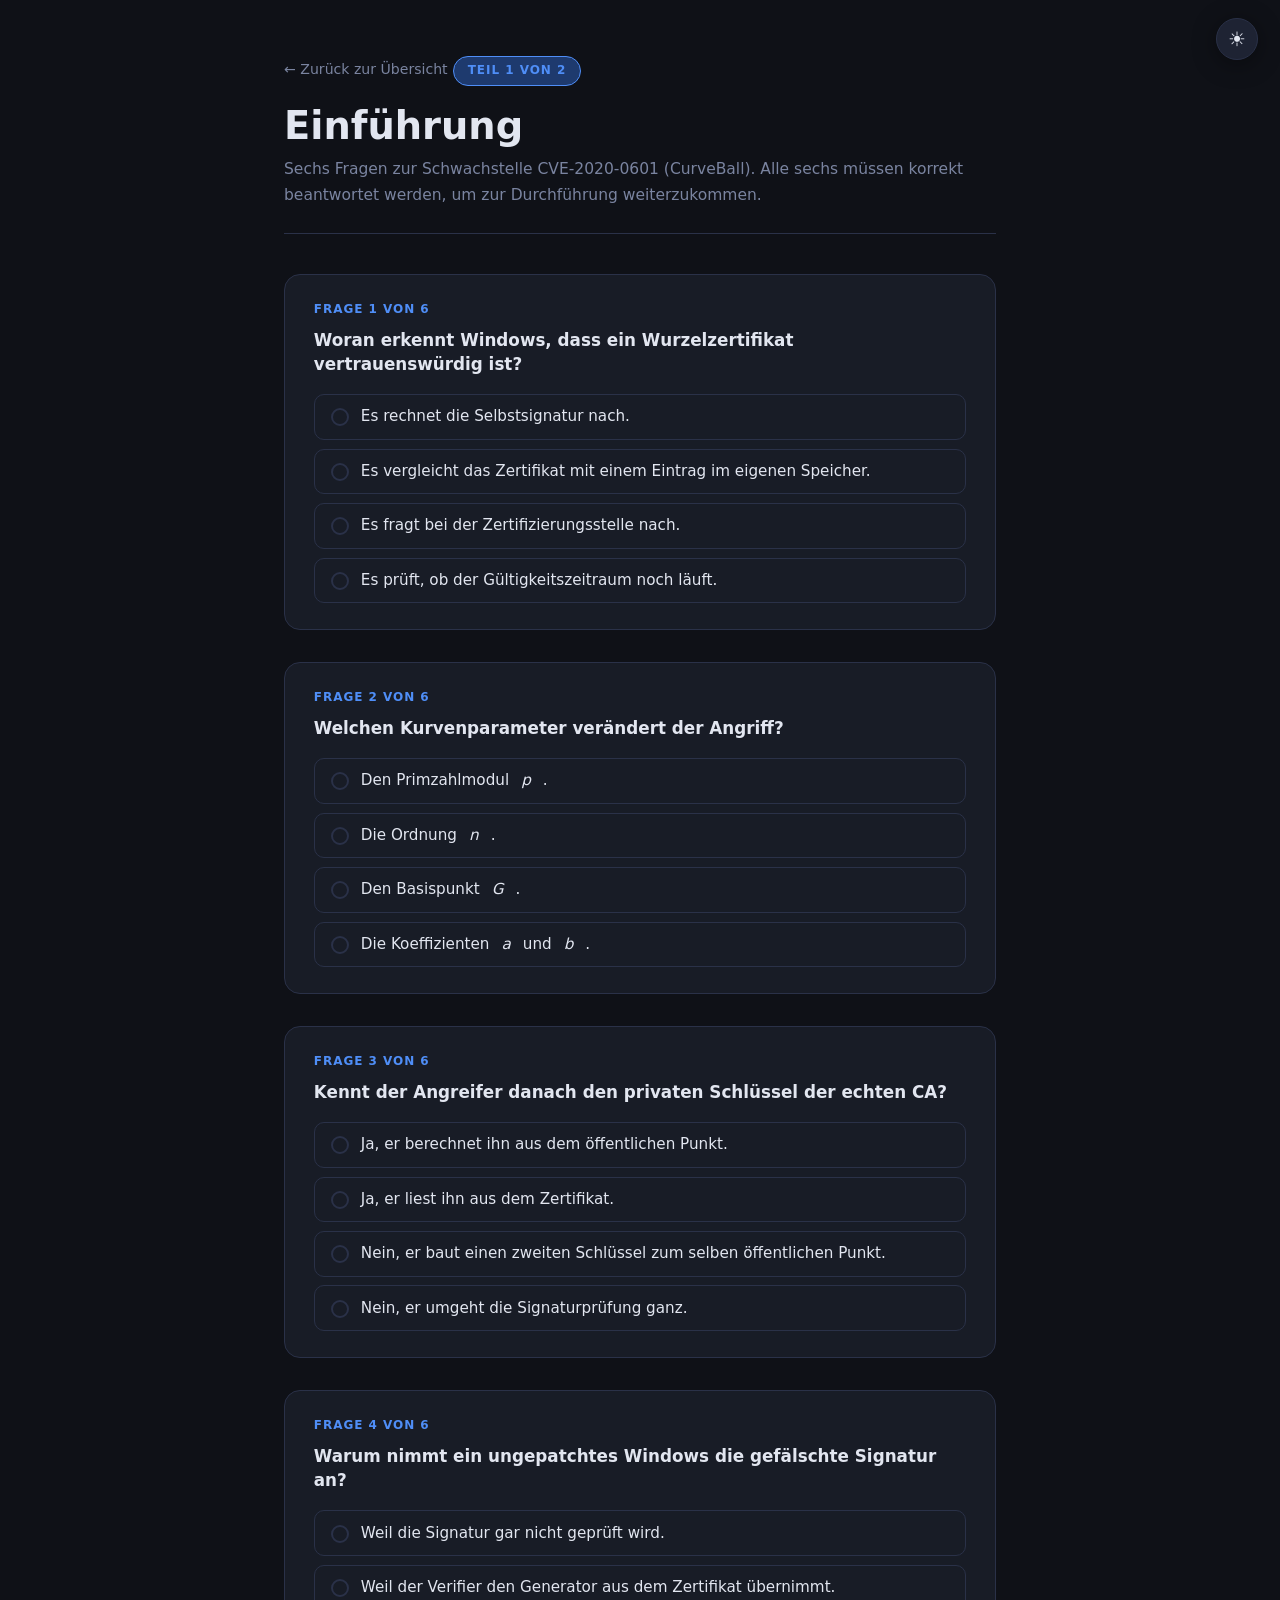
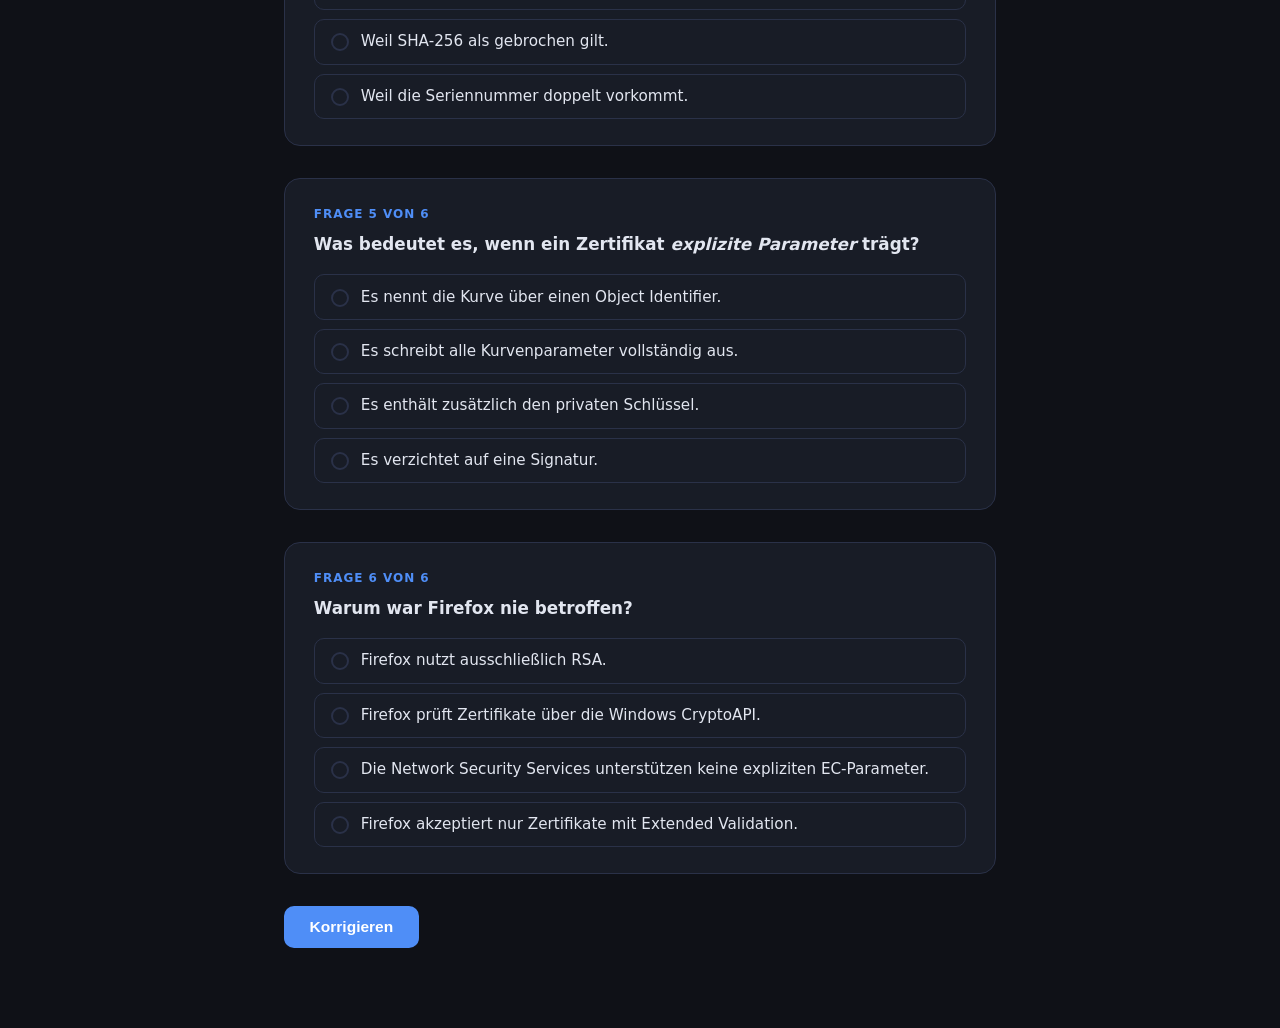
==== part1.html @ bcd49ea4 "First 'real' Commit." ====
<!DOCTYPE html>
<html lang="de" data-theme="dark">
<head>
  <meta charset="UTF-8">
  <meta name="viewport" content="width=device-width, initial-scale=1.0">
  <title>Teil 1 – Einführung | CurveBall Challenge</title>
  <link rel="stylesheet" href="static/style.css">
</head>
<body>
<canvas id="confetti-canvas"></canvas>

<div class="theme-toggle" onclick="toggleTheme()" title="Dark/Light Mode">
  <span id="theme-icon">☀️</span>
</div>

<div class="page">
  <div class="page-header">
    <a href="index.html" class="back-link">← Zurück zur Übersicht</a>
    <div class="badge">Teil 1 von 2</div>
    <h1>Einführung</h1>
    <p>Sechs Fragen zur Schwachstelle CVE-2020-0601 (CurveBall). Alle sechs müssen korrekt beantwortet werden, um zur Durchführung weiterzukommen.</p>
  </div>

  <form class="quiz-form" id="quizForm" onsubmit="return false;">

    <!-- Frage 1 -->
    <div class="question-block" id="q1">
      <div class="question-number">Frage 1 von 6</div>
      <div class="question-text">Woran erkennt Windows, dass ein Wurzelzertifikat vertrauenswürdig ist?</div>
      <div class="options">
        <label class="option-label"><input type="radio" name="q1" value="a"><span class="radio-dot"></span>Es rechnet die Selbstsignatur nach.</label>
        <label class="option-label"><input type="radio" name="q1" value="b"><span class="radio-dot"></span>Es vergleicht das Zertifikat mit einem Eintrag im eigenen Speicher.</label>
        <label class="option-label"><input type="radio" name="q1" value="c"><span class="radio-dot"></span>Es fragt bei der Zertifizierungsstelle nach.</label>
        <label class="option-label"><input type="radio" name="q1" value="d"><span class="radio-dot"></span>Es prüft, ob der Gültigkeitszeitraum noch läuft.</label>
      </div>
    </div>

    <!-- Frage 2 -->
    <div class="question-block" id="q2">
      <div class="question-number">Frage 2 von 6</div>
      <div class="question-text">Welchen Kurvenparameter verändert der Angriff?</div>
      <div class="options">
        <label class="option-label"><input type="radio" name="q2" value="a"><span class="radio-dot"></span>Den Primzahlmodul <em>p</em>.</label>
        <label class="option-label"><input type="radio" name="q2" value="b"><span class="radio-dot"></span>Die Ordnung <em>n</em>.</label>
        <label class="option-label"><input type="radio" name="q2" value="c"><span class="radio-dot"></span>Den Basispunkt <em>G</em>.</label>
        <label class="option-label"><input type="radio" name="q2" value="d"><span class="radio-dot"></span>Die Koeffizienten <em>a</em> und <em>b</em>.</label>
      </div>
    </div>

    <!-- Frage 3 -->
    <div class="question-block" id="q3">
      <div class="question-number">Frage 3 von 6</div>
      <div class="question-text">Kennt der Angreifer danach den privaten Schlüssel der echten CA?</div>
      <div class="options">
        <label class="option-label"><input type="radio" name="q3" value="a"><span class="radio-dot"></span>Ja, er berechnet ihn aus dem öffentlichen Punkt.</label>
        <label class="option-label"><input type="radio" name="q3" value="b"><span class="radio-dot"></span>Ja, er liest ihn aus dem Zertifikat.</label>
        <label class="option-label"><input type="radio" name="q3" value="c"><span class="radio-dot"></span>Nein, er baut einen zweiten Schlüssel zum selben öffentlichen Punkt.</label>
        <label class="option-label"><input type="radio" name="q3" value="d"><span class="radio-dot"></span>Nein, er umgeht die Signaturprüfung ganz.</label>
      </div>
    </div>

    <!-- Frage 4 -->
    <div class="question-block" id="q4">
      <div class="question-number">Frage 4 von 6</div>
      <div class="question-text">Warum nimmt ein ungepatchtes Windows die gefälschte Signatur an?</div>
      <div class="options">
        <label class="option-label"><input type="radio" name="q4" value="a"><span class="radio-dot"></span>Weil die Signatur gar nicht geprüft wird.</label>
        <label class="option-label"><input type="radio" name="q4" value="b"><span class="radio-dot"></span>Weil der Verifier den Generator aus dem Zertifikat übernimmt.</label>
        <label class="option-label"><input type="radio" name="q4" value="c"><span class="radio-dot"></span>Weil SHA-256 als gebrochen gilt.</label>
        <label class="option-label"><input type="radio" name="q4" value="d"><span class="radio-dot"></span>Weil die Seriennummer doppelt vorkommt.</label>
      </div>
    </div>

    <!-- Frage 5 -->
    <div class="question-block" id="q5">
      <div class="question-number">Frage 5 von 6</div>
      <div class="question-text">Was bedeutet es, wenn ein Zertifikat <em>explizite Parameter</em> trägt?</div>
      <div class="options">
        <label class="option-label"><input type="radio" name="q5" value="a"><span class="radio-dot"></span>Es nennt die Kurve über einen Object Identifier.</label>
        <label class="option-label"><input type="radio" name="q5" value="b"><span class="radio-dot"></span>Es schreibt alle Kurvenparameter vollständig aus.</label>
        <label class="option-label"><input type="radio" name="q5" value="c"><span class="radio-dot"></span>Es enthält zusätzlich den privaten Schlüssel.</label>
        <label class="option-label"><input type="radio" name="q5" value="d"><span class="radio-dot"></span>Es verzichtet auf eine Signatur.</label>
      </div>
    </div>

    <!-- Frage 6 -->
    <div class="question-block" id="q6">
      <div class="question-number">Frage 6 von 6</div>
      <div class="question-text">Warum war Firefox nie betroffen?</div>
      <div class="options">
        <label class="option-label"><input type="radio" name="q6" value="a"><span class="radio-dot"></span>Firefox nutzt ausschließlich RSA.</label>
        <label class="option-label"><input type="radio" name="q6" value="b"><span class="radio-dot"></span>Firefox prüft Zertifikate über die Windows CryptoAPI.</label>
        <label class="option-label"><input type="radio" name="q6" value="c"><span class="radio-dot"></span>Die Network Security Services unterstützen keine expliziten EC-Parameter.</label>
        <label class="option-label"><input type="radio" name="q6" value="d"><span class="radio-dot"></span>Firefox akzeptiert nur Zertifikate mit Extended Validation.</label>
      </div>
    </div>

    <!-- Score + Buttons -->
    <div class="score-bar" id="scoreBar" style="display:none;">
      <div>
        <div class="score-text" id="scoreText">—</div>
        <div class="score-detail" id="scoreDetail"></div>
      </div>
      <div class="score-number" id="scoreNumber">—</div>
    </div>

    <div class="action-row">
      <button class="btn btn-primary" type="button" onclick="checkAnswers()">Korrigieren</button>
      <a href="../../Downloads/curveball-challenge-webapp/curveball-challenge-webapp/part2.html" class="btn btn-secondary hidden" id="nextBtn">Weiter zu Teil 2 →</a>
    </div>

  </form>
</div>

<script src="static/theme.js"></script>
<script src="static/quiz.js"></script>
</body>
</html>
---- static/style.css ----
/* ─── Tokens ────────────────────────────────────────────────────────────────── */
:root {
  --bg:          #0f1117;
  --surface:     #181c26;
  --surface2:    #1e2333;
  --border:      #2a3148;
  --text:        #e2e6f0;
  --text-muted:  #7a84a0;
  --accent:      #4f8ef7;
  --accent-dim:  #1e3a6e;
  --accent-glow: rgba(79,142,247,0.18);
  --success:     #34c97a;
  --error:       #f05c6e;
  --warn:        #f5a623;
  --code-bg:     #131720;
  --radius:      10px;
  --radius-lg:   16px;
  --shadow:      0 4px 24px rgba(0,0,0,0.4);
  --font-mono:   'Consolas', 'Fira Mono', 'Courier New', monospace;
}

[data-theme="light"] {
  --bg:          #f4f5f9;
  --surface:     #ffffff;
  --surface2:    #edf0f7;
  --border:      #d0d5e8;
  --text:        #1a1e2e;
  --text-muted:  #6570a0;
  --accent:      #2563eb;
  --accent-dim:  #dbeafe;
  --accent-glow: rgba(37,99,235,0.12);
  --success:     #16a34a;
  --error:       #dc2626;
  --warn:        #d97706;
  --code-bg:     #e8ecf5;
  --shadow:      0 2px 12px rgba(0,0,0,0.1);
}

/* ─── Reset ────────────────────────────────────────────────────────────────── */
*, *::before, *::after { box-sizing: border-box; margin: 0; padding: 0; }

html { scroll-behavior: smooth; }

body {
  background: var(--bg);
  color: var(--text);
  font-family: 'Segoe UI', system-ui, -apple-system, sans-serif;
  font-size: 16px;
  line-height: 1.65;
  min-height: 100vh;
  transition: background 0.25s, color 0.25s;
}

a { color: var(--accent); text-decoration: none; }
a:hover { text-decoration: underline; }

/* ─── Theme Toggle ─────────────────────────────────────────────────────────── */
.theme-toggle {
  position: fixed;
  top: 18px;
  right: 22px;
  z-index: 999;
  background: var(--surface2);
  border: 1px solid var(--border);
  border-radius: 50%;
  width: 42px;
  height: 42px;
  display: flex;
  align-items: center;
  justify-content: center;
  cursor: pointer;
  font-size: 20px;
  box-shadow: var(--shadow);
  transition: background 0.2s, transform 0.15s;
  user-select: none;
}
.theme-toggle:hover { transform: scale(1.1); }

/* ─── Landing ──────────────────────────────────────────────────────────────── */
.landing {
  min-height: 100vh;
  display: flex;
  align-items: center;
  justify-content: center;
  padding: 3rem 1.5rem;
}

.hero { max-width: 720px; width: 100%; }

.badge {
  display: inline-block;
  background: var(--accent-dim);
  color: var(--accent);
  border: 1px solid var(--accent);
  border-radius: 20px;
  padding: 4px 14px;
  font-size: 12px;
  font-weight: 700;
  letter-spacing: 0.08em;
  text-transform: uppercase;
  margin-bottom: 1.2rem;
}

.hero h1 {
  font-size: clamp(2.8rem, 6vw, 4rem);
  font-weight: 800;
  line-height: 1.1;
  margin-bottom: 1rem;
}
.hero h1 .accent { color: var(--accent); }

.subtitle {
  color: var(--text-muted);
  font-size: 1.1rem;
  max-width: 520px;
  margin-bottom: 2.5rem;
}

.card-grid {
  display: grid;
  grid-template-columns: 1fr 1fr;
  gap: 1.2rem;
}
@media (max-width: 560px) { .card-grid { grid-template-columns: 1fr; } }

.card {
  background: var(--surface);
  border: 1px solid var(--border);
  border-radius: var(--radius-lg);
  padding: 1.6rem 1.8rem;
  display: block;
  color: var(--text);
  text-decoration: none;
  position: relative;
  overflow: hidden;
  transition: border-color 0.2s, box-shadow 0.2s, transform 0.15s;
}
.card:hover {
  border-color: var(--accent);
  box-shadow: 0 0 0 3px var(--accent-glow), var(--shadow);
  transform: translateY(-2px);
  text-decoration: none;
}

.card-number {
  font-size: 2.8rem;
  font-weight: 800;
  color: var(--border);
  line-height: 1;
  margin-bottom: 0.5rem;
}
.card h2 { font-size: 1.2rem; margin-bottom: 0.5rem; }
.card p  { color: var(--text-muted); font-size: 0.93rem; margin-bottom: 1.2rem; }

.card-arrow {
  position: absolute;
  bottom: 1.4rem;
  right: 1.6rem;
  font-size: 1.1rem;
  color: var(--accent);
}

/* ─── Page Layout (Teil 1 & 2) ─────────────────────────────────────────────── */
.page {
  max-width: 760px;
  margin: 0 auto;
  padding: 3.5rem 1.5rem 5rem;
}

.page-header {
  margin-bottom: 2.5rem;
  padding-bottom: 1.5rem;
  border-bottom: 1px solid var(--border);
}

.back-link {
  display: inline-flex;
  align-items: center;
  gap: 6px;
  color: var(--text-muted);
  font-size: 0.88rem;
  margin-bottom: 1.4rem;
}
.back-link:hover { color: var(--accent); text-decoration: none; }

.page-header .badge { margin-bottom: 0.8rem; }
.page-header h1 {
  font-size: clamp(1.8rem, 4vw, 2.4rem);
  font-weight: 800;
  line-height: 1.15;
}
.page-header p {
  color: var(--text-muted);
  margin-top: 0.6rem;
  font-size: 0.97rem;
}

/* ─── Quiz (Teil 1) ─────────────────────────────────────────────────────────── */
.quiz-form { display: flex; flex-direction: column; gap: 2rem; }

.question-block {
  background: var(--surface);
  border: 1px solid var(--border);
  border-radius: var(--radius-lg);
  padding: 1.6rem 1.8rem;
  transition: border-color 0.2s;
}
.question-block.correct   { border-color: var(--success); }
.question-block.incorrect { border-color: var(--error); }

.question-number {
  font-size: 0.75rem;
  font-weight: 700;
  letter-spacing: 0.08em;
  text-transform: uppercase;
  color: var(--accent);
  margin-bottom: 0.5rem;
}

.question-text {
  font-size: 1.05rem;
  font-weight: 600;
  margin-bottom: 1.1rem;
  line-height: 1.45;
}

.options { display: flex; flex-direction: column; gap: 0.55rem; }

.option-label {
  display: flex;
  align-items: flex-start;
  gap: 12px;
  padding: 0.7rem 1rem;
  border: 1px solid var(--border);
  border-radius: var(--radius);
  cursor: pointer;
  font-size: 0.95rem;
  transition: background 0.15s, border-color 0.15s;
  line-height: 1.4;
}
.option-label:hover {
  background: var(--surface2);
  border-color: var(--accent);
}
.option-label input[type="radio"] { display: none; }

.option-label .radio-dot {
  width: 18px;
  height: 18px;
  border: 2px solid var(--border);
  border-radius: 50%;
  flex-shrink: 0;
  margin-top: 2px;
  display: flex;
  align-items: center;
  justify-content: center;
  transition: border-color 0.15s;
}
.option-label input:checked + .radio-dot {
  border-color: var(--accent);
  background: var(--accent);
  box-shadow: inset 0 0 0 3px var(--surface);
}

/* Feedback-Farben nach Korrektur */
.option-label.was-correct {
  background: rgba(52,201,122,0.1);
  border-color: var(--success);
}
.option-label.was-wrong {
  background: rgba(240,92,110,0.1);
  border-color: var(--error);
}

/* ─── Score-Anzeige ─────────────────────────────────────────────────────────── */
.score-bar {
  background: var(--surface);
  border: 1px solid var(--border);
  border-radius: var(--radius-lg);
  padding: 1.2rem 1.8rem;
  display: flex;
  align-items: center;
  justify-content: space-between;
  gap: 1rem;
  flex-wrap: wrap;
}
.score-text { font-size: 1.05rem; font-weight: 600; }
.score-detail { color: var(--text-muted); font-size: 0.88rem; margin-top: 2px; }
.score-number { font-size: 2rem; font-weight: 800; color: var(--accent); }
.score-number.all-correct { color: var(--success); }
.score-number.has-errors  { color: var(--error); }

/* ─── Buttons ───────────────────────────────────────────────────────────────── */
.btn {
  display: inline-flex;
  align-items: center;
  gap: 8px;
  padding: 0.75rem 1.6rem;
  border: none;
  border-radius: var(--radius);
  font-size: 0.97rem;
  font-weight: 600;
  cursor: pointer;
  transition: background 0.15s, transform 0.1s, opacity 0.15s;
  text-decoration: none;
}
.btn:hover { transform: translateY(-1px); text-decoration: none; }
.btn:active { transform: translateY(0); }

.btn-primary {
  background: var(--accent);
  color: #fff;
}
.btn-primary:hover { background: #3a7de0; }

.btn-secondary {
  background: var(--surface2);
  color: var(--text);
  border: 1px solid var(--border);
}
.btn-secondary:hover { border-color: var(--accent); color: var(--accent); }

.btn:disabled {
  opacity: 0.45;
  cursor: not-allowed;
  transform: none;
}

.action-row {
  display: flex;
  align-items: center;
  gap: 1rem;
  flex-wrap: wrap;
}

/* ─── Teil 2: Steps ─────────────────────────────────────────────────────────── */
.steps { display: flex; flex-direction: column; gap: 0; }

.step {
  position: relative;
  padding-left: 56px;
  padding-bottom: 2.5rem;
}
.step::before {
  content: '';
  position: absolute;
  left: 20px;
  top: 38px;
  bottom: 0;
  width: 2px;
  background: var(--border);
}
.step:last-child::before { display: none; }

.step-number {
  position: absolute;
  left: 0;
  top: 0;
  width: 40px;
  height: 40px;
  background: var(--surface2);
  border: 2px solid var(--border);
  border-radius: 50%;
  display: flex;
  align-items: center;
  justify-content: center;
  font-size: 0.85rem;
  font-weight: 700;
  color: var(--text-muted);
  z-index: 1;
}
.step.active .step-number {
  background: var(--accent);
  border-color: var(--accent);
  color: #fff;
}

.step-content { padding-top: 4px; }
.step-content h2 {
  font-size: 1.15rem;
  font-weight: 700;
  margin-bottom: 0.6rem;
}
.step-content p {
  color: var(--text-muted);
  font-size: 0.95rem;
  margin-bottom: 0.8rem;
  line-height: 1.6;
}

/* Code-Block */
.code-block {
  background: var(--code-bg);
  border: 1px solid var(--border);
  border-radius: var(--radius);
  padding: 1rem 1.2rem;
  font-family: var(--font-mono);
  font-size: 0.88rem;
  color: var(--accent);
  overflow-x: auto;
  margin-bottom: 0.8rem;
  white-space: pre;
  line-height: 1.55;
}
[data-theme="light"] .code-block { color: #1a5ccc; }

/* Formel-Nebeneinander */
.split-view {
  display: grid;
  grid-template-columns: 1fr 1fr;
  gap: 1rem;
  margin-bottom: 1rem;
}
@media (max-width: 540px) { .split-view { grid-template-columns: 1fr; } }

.split-panel {
  background: var(--surface);
  border: 1px solid var(--border);
  border-radius: var(--radius);
  padding: 1rem;
}
.split-panel h4 {
  font-size: 0.75rem;
  text-transform: uppercase;
  letter-spacing: 0.06em;
  color: var(--text-muted);
  margin-bottom: 0.6rem;
}

/* Formel */
.formula {
  background: var(--accent-dim);
  border: 1px solid var(--accent);
  border-radius: var(--radius);
  padding: 0.8rem 1.2rem;
  font-family: var(--font-mono);
  font-size: 1.05rem;
  text-align: center;
  color: var(--accent);
  margin-bottom: 1rem;
}

/* Inline-Kontrollfrage */
.inline-question {
  background: var(--surface);
  border: 1px solid var(--warn);
  border-radius: var(--radius-lg);
  padding: 1.4rem 1.6rem;
  margin: 1.2rem 0;
}
.inline-question .question-number { color: var(--warn); }
.inline-question .question-text { font-size: 0.97rem; }

/* Download-Bereich */
.downloads {
  display: flex;
  flex-direction: column;
  gap: 0.6rem;
  margin: 1rem 0;
}
.download-item {
  display: flex;
  align-items: center;
  justify-content: space-between;
  padding: 0.8rem 1rem;
  background: var(--surface2);
  border: 1px solid var(--border);
  border-radius: var(--radius);
  gap: 1rem;
}
.download-item-info { display: flex; align-items: center; gap: 10px; }
.download-icon { font-size: 1.3rem; }
.download-name { font-family: var(--font-mono); font-size: 0.9rem; font-weight: 600; }
.download-desc { font-size: 0.8rem; color: var(--text-muted); }
.download-btn {
  display: inline-flex;
  align-items: center;
  gap: 6px;
  padding: 0.45rem 1rem;
  background: var(--accent-dim);
  color: var(--accent);
  border: 1px solid var(--accent);
  border-radius: 6px;
  font-size: 0.82rem;
  font-weight: 600;
  text-decoration: none;
  white-space: nowrap;
  transition: background 0.15s;
}
.download-btn:hover { background: var(--accent); color: #fff; text-decoration: none; }

/* ─── Confetti Canvas ───────────────────────────────────────────────────────── */
#confetti-canvas {
  position: fixed;
  top: 0; left: 0;
  width: 100%; height: 100%;
  pointer-events: none;
  z-index: 9999;
}

/* ─── Utilities ─────────────────────────────────────────────────────────────── */
.text-muted { color: var(--text-muted); }
.mt-1  { margin-top: 0.5rem; }
.mt-2  { margin-top: 1rem; }
.mt-3  { margin-top: 1.5rem; }
.mb-2  { margin-bottom: 1rem; }
.hidden { display: none !important; }
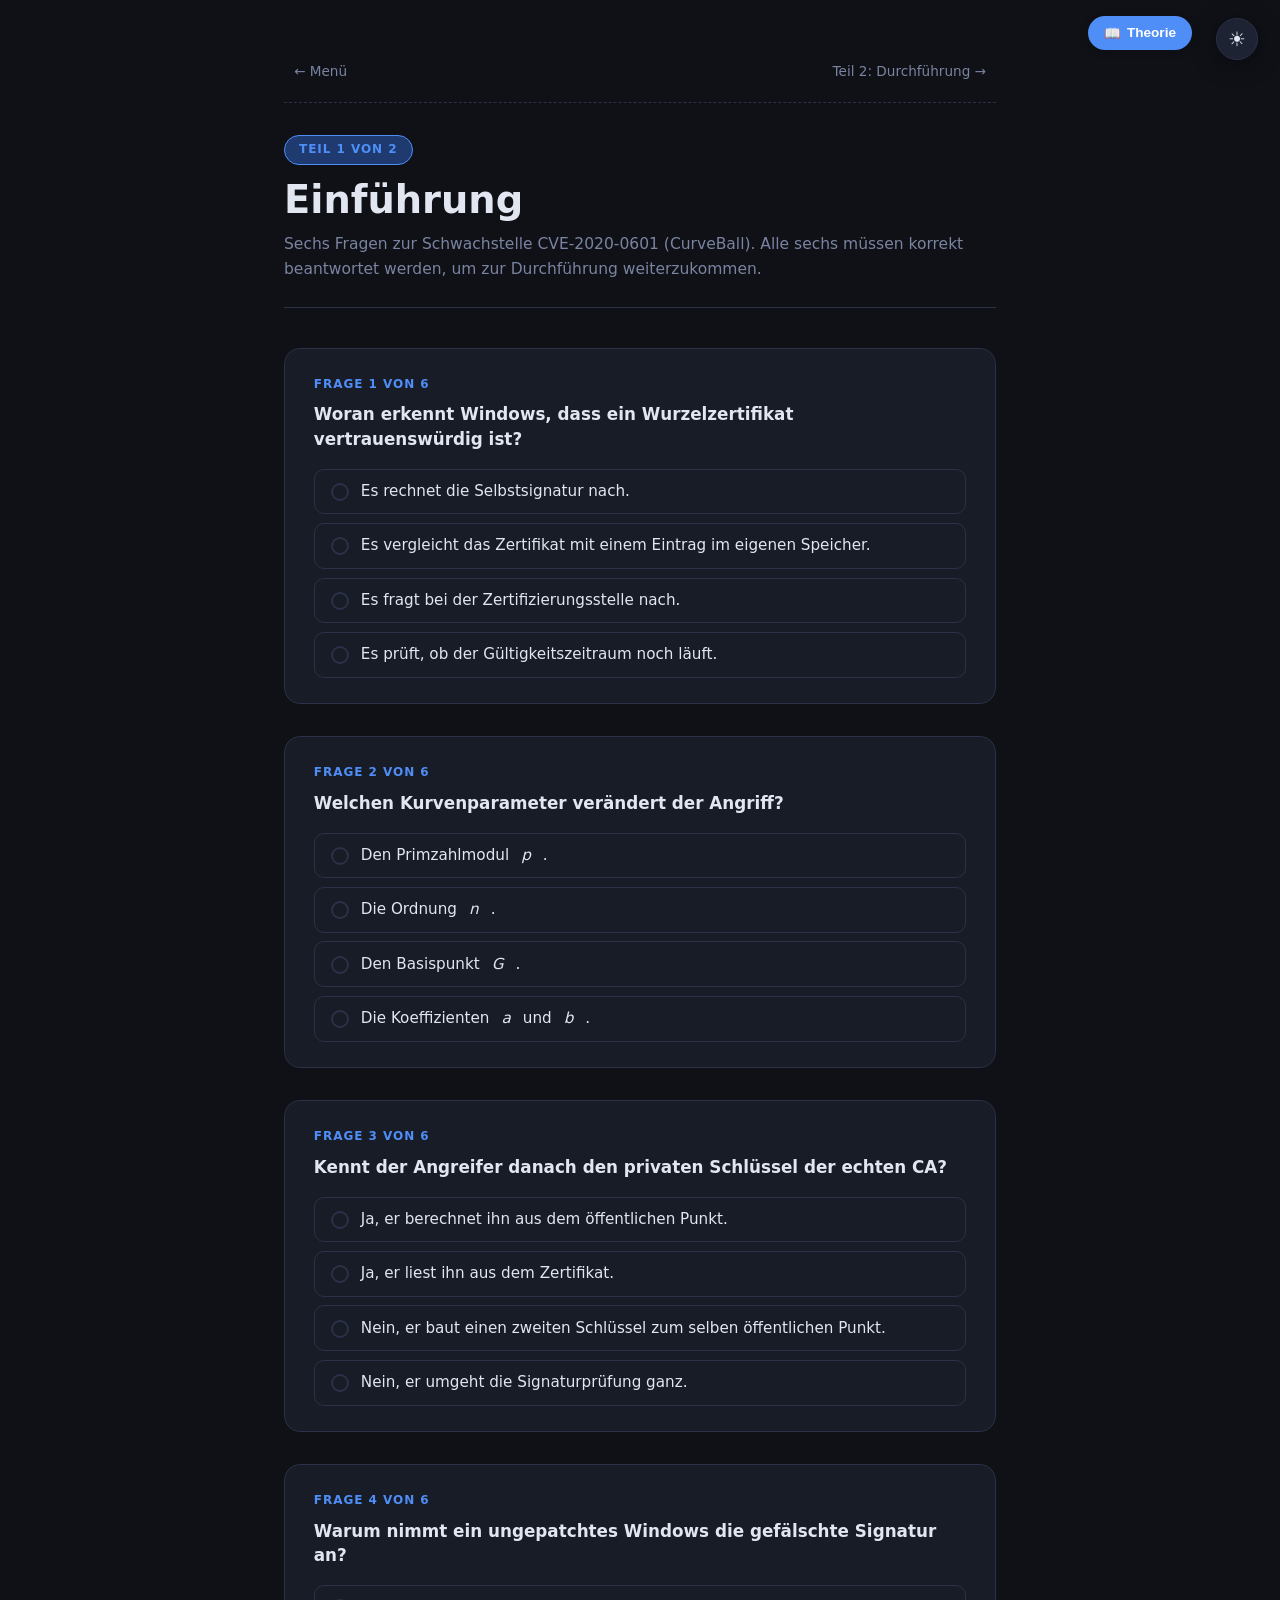
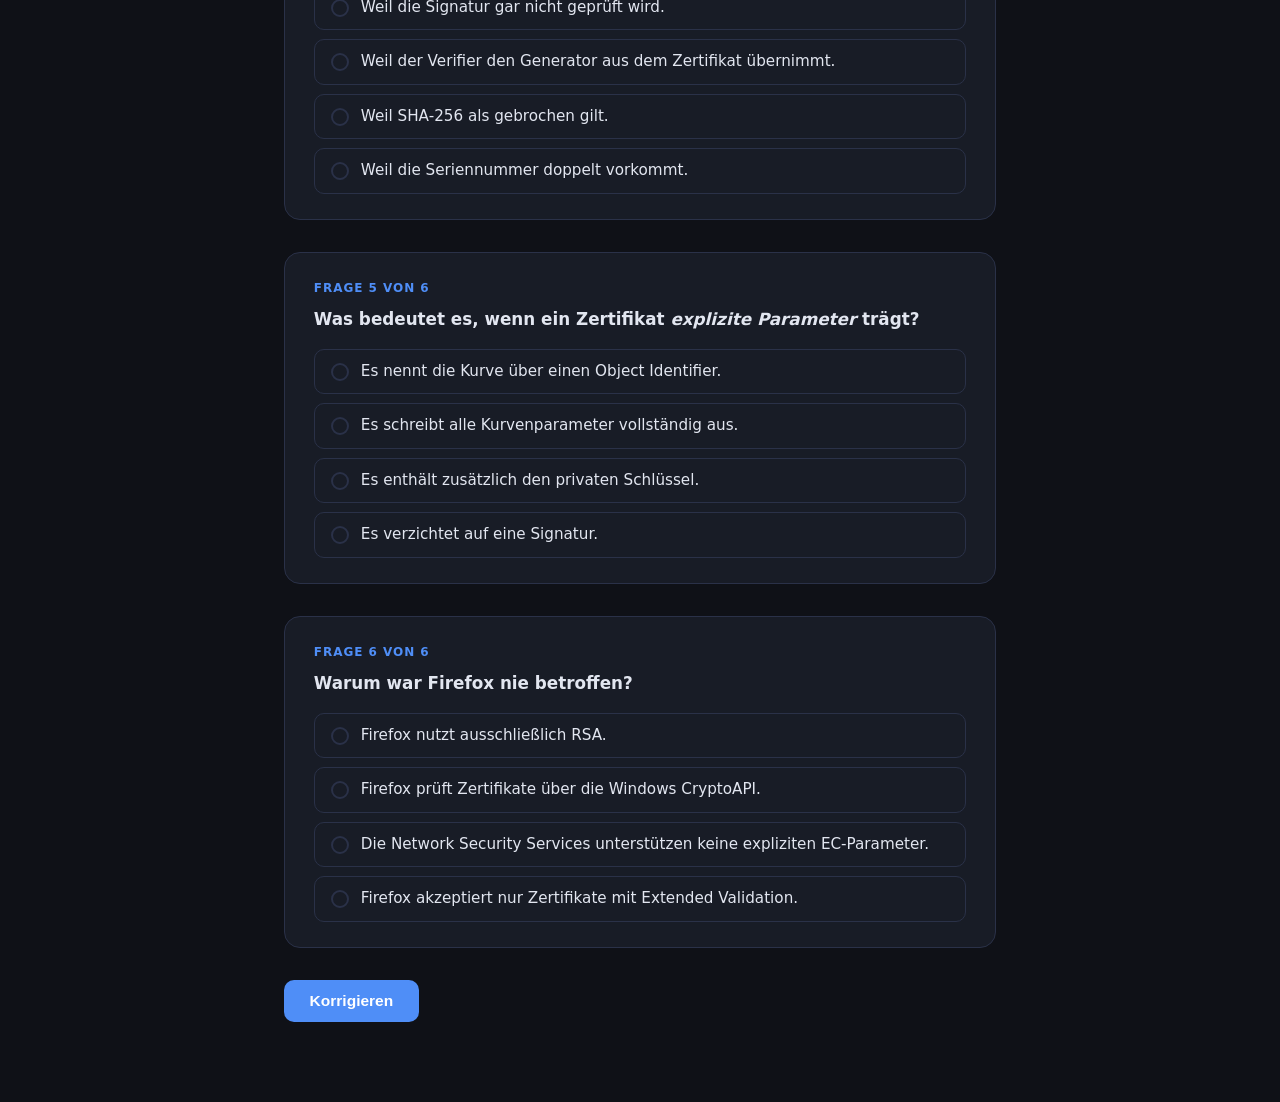
==== commit 9ba1bc0e: "Ein paar Fehler korrigiert." ====
--- a/part1.html
+++ b/part1.html
@@ -4,7 +4,7 @@
   <meta charset="UTF-8">
   <meta name="viewport" content="width=device-width, initial-scale=1.0">
   <title>Teil 1 – Einführung | CurveBall Challenge</title>
-  <link rel="stylesheet" href="static/style.css">
+  <link rel="stylesheet" href="/static/style.css">
 </head>
 <body>
 <canvas id="confetti-canvas"></canvas>
@@ -14,8 +14,12 @@
 </div>
 
 <div class="page">
+  <nav class="top-nav">
+    <a href="/index.html" class="nav-link">← Menü</a>
+    <a href="/part2.html" class="nav-link">Teil 2: Durchführung →</a>
+  </nav>
+
   <div class="page-header">
-    <a href="index.html" class="back-link">← Zurück zur Übersicht</a>
     <div class="badge">Teil 1 von 2</div>
     <h1>Einführung</h1>
     <p>Sechs Fragen zur Schwachstelle CVE-2020-0601 (CurveBall). Alle sechs müssen korrekt beantwortet werden, um zur Durchführung weiterzukommen.</p>
@@ -106,13 +110,15 @@
 
     <div class="action-row">
       <button class="btn btn-primary" type="button" onclick="checkAnswers()">Korrigieren</button>
-      <a href="../../Downloads/curveball-challenge-webapp/curveball-challenge-webapp/part2.html" class="btn btn-secondary hidden" id="nextBtn">Weiter zu Teil 2 →</a>
+      <a href="/part2.html" class="btn btn-secondary hidden" id="nextBtn">Weiter zu Teil 2 →</a>
     </div>
 
   </form>
 </div>
 
-<script src="static/theme.js"></script>
-<script src="static/quiz.js"></script>
+<script src="/static/file-guard.js"></script>
+<script src="/static/theme.js"></script>
+<script src="/static/theorie.js"></script>
+<script src="/static/quiz.js"></script>
 </body>
 </html>
--- a/static/style.css
+++ b/static/style.css
@@ -183,6 +183,167 @@
 }
 .back-link:hover { color: var(--accent); text-decoration: none; }
 
+/* ======================================================================
+   THEORIE-OVERLAY (Modal)
+   ====================================================================== */
+.theorie-fab {
+  position: fixed;
+  top: 1rem;
+  right: 5.5rem;
+  z-index: 100;
+  background: var(--accent);
+  color: #fff;
+  border: none;
+  padding: 0.55rem 1rem;
+  border-radius: 999px;
+  font-size: 0.85rem;
+  font-weight: 600;
+  cursor: pointer;
+  box-shadow: 0 2px 8px rgba(0,0,0,0.15);
+  transition: transform 0.15s, box-shadow 0.15s;
+  display: inline-flex;
+  align-items: center;
+  gap: 6px;
+}
+.theorie-fab:hover { transform: translateY(-1px); box-shadow: 0 4px 12px rgba(0,0,0,0.2); }
+
+.theorie-overlay {
+  position: fixed;
+  inset: 0;
+  background: rgba(0,0,0,0.55);
+  z-index: 200;
+  display: none;
+  align-items: flex-start;
+  justify-content: center;
+  padding: 2rem 1rem;
+  overflow-y: auto;
+  backdrop-filter: blur(3px);
+  -webkit-backdrop-filter: blur(3px);
+  animation: fadeIn 0.18s ease-out;
+}
+.theorie-overlay.open { display: flex; }
+
+@keyframes fadeIn { from { opacity: 0; } to { opacity: 1; } }
+@keyframes slideUp {
+  from { transform: translateY(20px); opacity: 0; }
+  to   { transform: translateY(0);    opacity: 1; }
+}
+
+.theorie-modal {
+  background: var(--surface);
+  border: 1px solid var(--border);
+  border-radius: 12px;
+  max-width: 780px;
+  width: 100%;
+  padding: 2rem 2.2rem;
+  box-shadow: 0 20px 60px rgba(0,0,0,0.35);
+  animation: slideUp 0.22s ease-out;
+  position: relative;
+}
+.theorie-modal h2 {
+  font-size: 1.5rem;
+  margin: 0 0 0.6rem;
+  padding-right: 2.5rem;
+}
+.theorie-modal h3 {
+  font-size: 1rem;
+  color: var(--accent);
+  margin: 1.4rem 0 0.5rem;
+  font-weight: 700;
+}
+.theorie-modal p, .theorie-modal ul {
+  font-size: 0.94rem;
+  line-height: 1.6;
+  color: var(--text);
+}
+.theorie-modal ul { padding-left: 1.2rem; }
+.theorie-modal li { margin-bottom: 0.3rem; }
+.theorie-modal code {
+  background: var(--surface2);
+  padding: 1px 5px;
+  border-radius: 4px;
+  font-family: var(--mono);
+  font-size: 0.86em;
+}
+.theorie-lead {
+  padding: 0.9rem 1rem;
+  background: var(--surface2);
+  border-left: 3px solid var(--accent);
+  border-radius: 4px;
+  margin-bottom: 1.4rem;
+  font-size: 0.9rem;
+}
+.formula-box {
+  font-family: var(--mono);
+  font-size: 1.05rem;
+  padding: 0.9rem 1.2rem;
+  background: var(--surface2);
+  border-radius: 6px;
+  text-align: center;
+  color: var(--accent);
+  font-weight: 600;
+  letter-spacing: 0.5px;
+}
+.theorie-footer {
+  margin-top: 1.8rem;
+  padding: 0.9rem 1rem;
+  background: var(--surface2);
+  border-radius: 6px;
+  font-size: 0.9rem;
+  color: var(--text-muted);
+  border-top: 2px solid var(--accent);
+}
+.theorie-close {
+  position: absolute;
+  top: 1rem;
+  right: 1rem;
+  background: transparent;
+  border: none;
+  color: var(--text-muted);
+  font-size: 1.6rem;
+  line-height: 1;
+  cursor: pointer;
+  width: 32px;
+  height: 32px;
+  border-radius: 50%;
+  display: flex;
+  align-items: center;
+  justify-content: center;
+  transition: background 0.15s, color 0.15s;
+}
+.theorie-close:hover { background: var(--surface2); color: var(--text); }
+
+@media (max-width: 600px) {
+  .theorie-fab { right: 4.5rem; padding: 0.5rem 0.8rem; font-size: 0.78rem; }
+  .theorie-modal { padding: 1.5rem 1.2rem; }
+}
+
+/* Sekundärnavigation oben (Menü & anderer Teil) */
+.top-nav {
+  display: flex;
+  justify-content: space-between;
+  align-items: center;
+  gap: 1rem;
+  margin-bottom: 2rem;
+  padding-bottom: 1rem;
+  border-bottom: 1px dashed var(--border);
+  flex-wrap: wrap;
+}
+.nav-link {
+  color: var(--text-muted);
+  font-size: 0.85rem;
+  font-weight: 500;
+  padding: 4px 10px;
+  border-radius: 6px;
+  transition: color 0.15s, background 0.15s;
+  text-decoration: none;
+}
+.nav-link:hover {
+  color: var(--accent);
+  background: var(--surface2);
+  text-decoration: none;
+}
+
 .page-header .badge { margin-bottom: 0.8rem; }
 .page-header h1 {
   font-size: clamp(1.8rem, 4vw, 2.4rem);
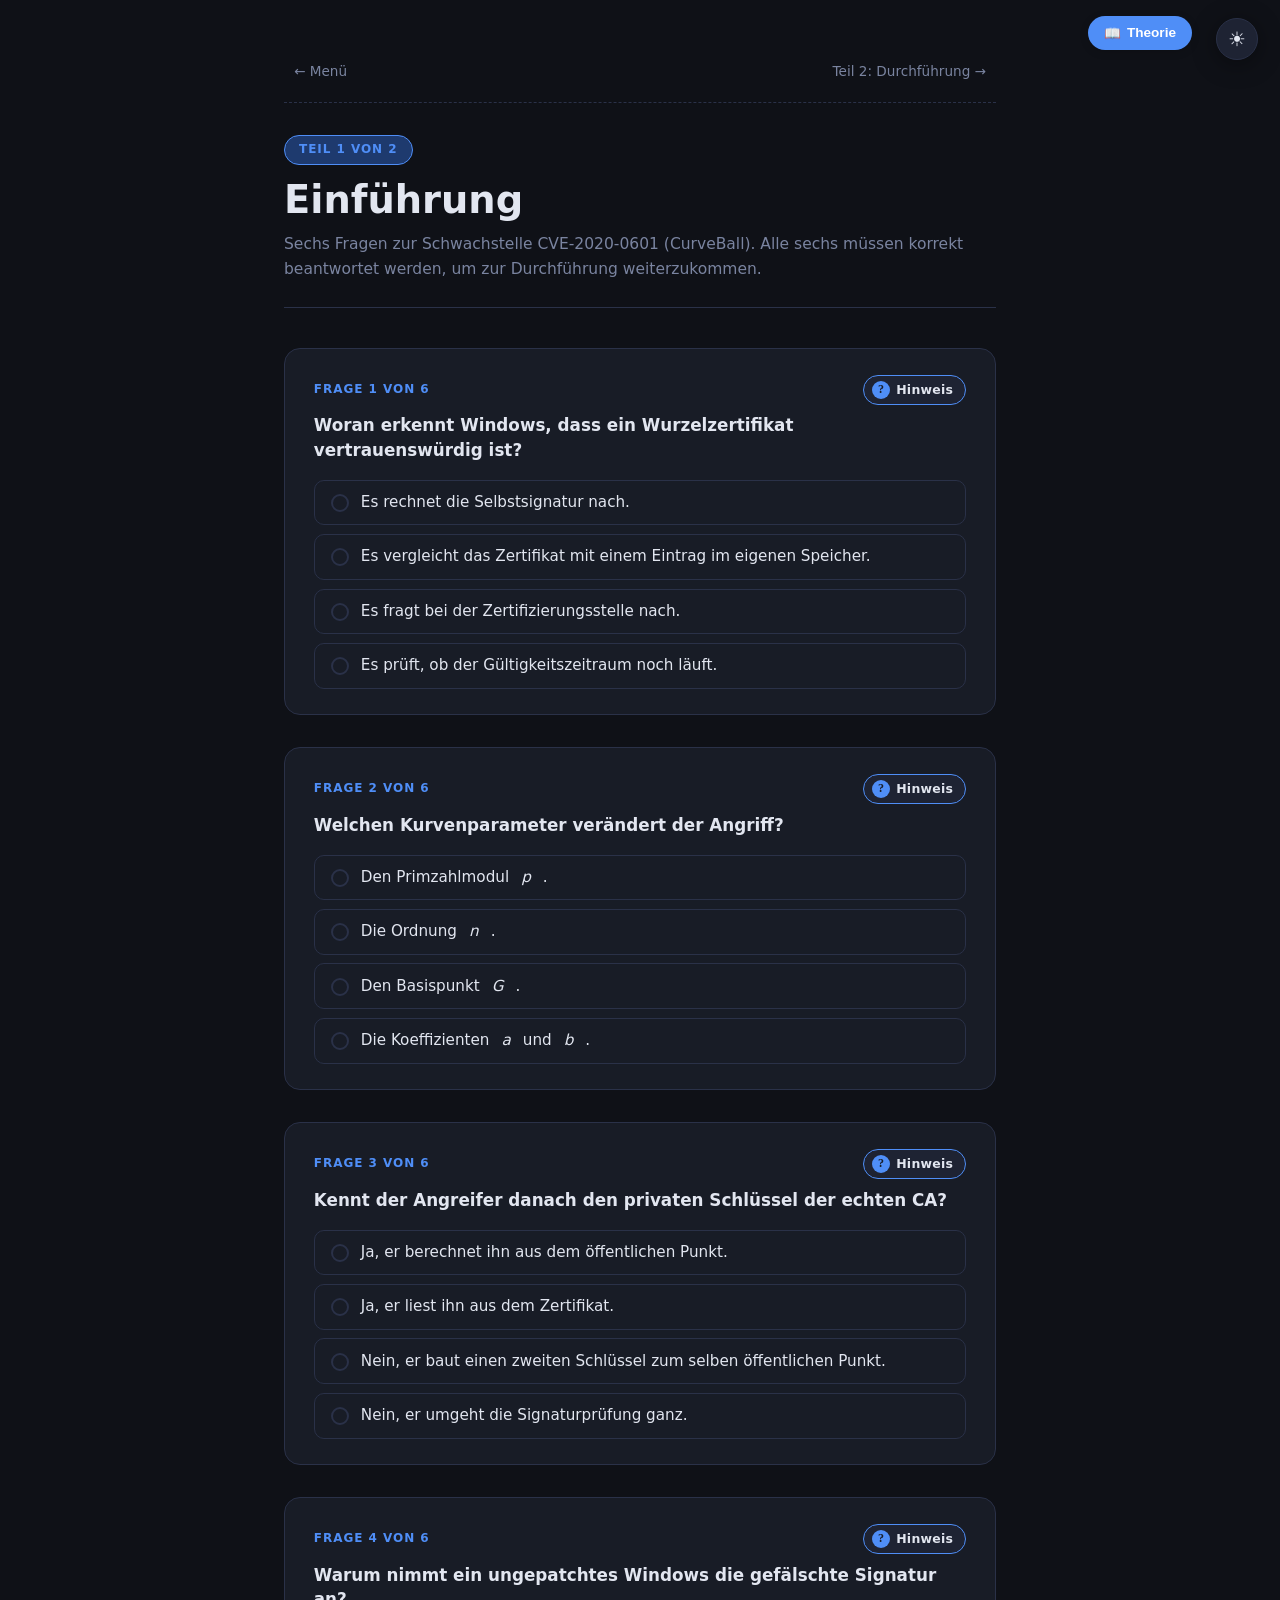
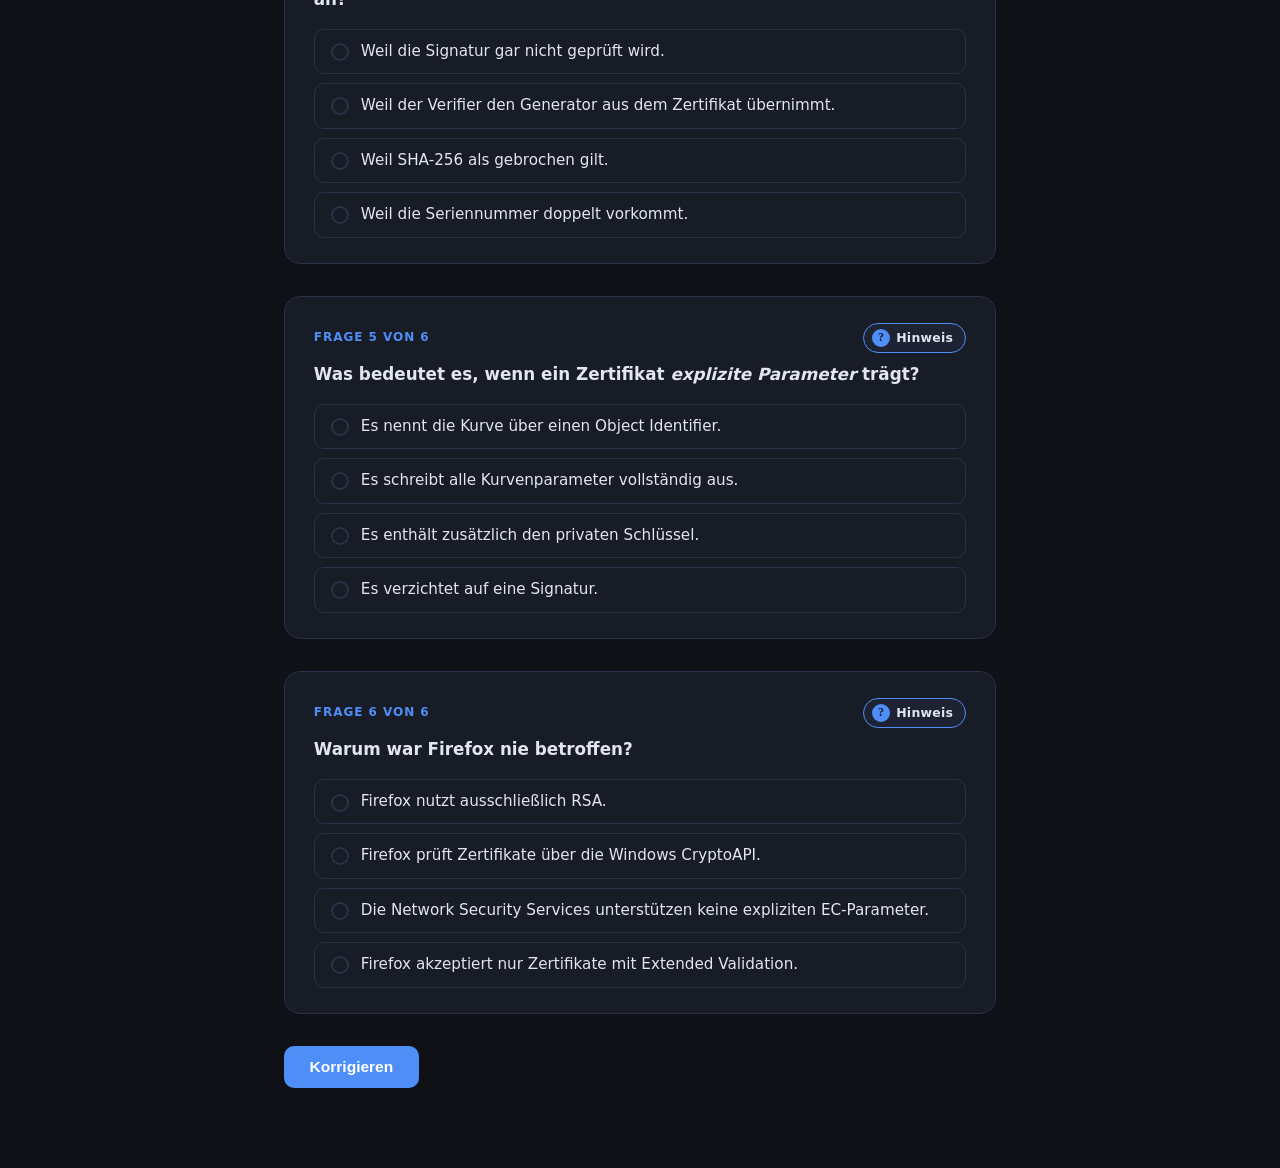
==== commit eb36dfb4: "Design Update + CVE-Info + Hints in Teil 1" ====
--- a/part1.html
+++ b/part1.html
@@ -29,73 +29,169 @@
 
     <!-- Frage 1 -->
     <div class="question-block" id="q1">
-      <div class="question-number">Frage 1 von 6</div>
-      <div class="question-text">Woran erkennt Windows, dass ein Wurzelzertifikat vertrauenswürdig ist?</div>
-      <div class="options">
-        <label class="option-label"><input type="radio" name="q1" value="a"><span class="radio-dot"></span>Es rechnet die Selbstsignatur nach.</label>
-        <label class="option-label"><input type="radio" name="q1" value="b"><span class="radio-dot"></span>Es vergleicht das Zertifikat mit einem Eintrag im eigenen Speicher.</label>
-        <label class="option-label"><input type="radio" name="q1" value="c"><span class="radio-dot"></span>Es fragt bei der Zertifizierungsstelle nach.</label>
-        <label class="option-label"><input type="radio" name="q1" value="d"><span class="radio-dot"></span>Es prüft, ob der Gültigkeitszeitraum noch läuft.</label>
+      <div class="q-face q-face-front">
+        <div class="question-header">
+          <div class="question-number">Frage 1 von 6</div>
+          <button type="button" class="hint-btn" onclick="flipHint('q1')" aria-label="Hinweis zeigen">
+            <span class="hint-icon">?</span> Hinweis
+          </button>
+        </div>
+        <div class="question-text">Woran erkennt Windows, dass ein Wurzelzertifikat vertrauenswürdig ist?</div>
+        <div class="options">
+          <label class="option-label"><input type="radio" name="q1" value="a"><span class="radio-dot"></span>Es rechnet die Selbstsignatur nach.</label>
+          <label class="option-label"><input type="radio" name="q1" value="b"><span class="radio-dot"></span>Es vergleicht das Zertifikat mit einem Eintrag im eigenen Speicher.</label>
+          <label class="option-label"><input type="radio" name="q1" value="c"><span class="radio-dot"></span>Es fragt bei der Zertifizierungsstelle nach.</label>
+          <label class="option-label"><input type="radio" name="q1" value="d"><span class="radio-dot"></span>Es prüft, ob der Gültigkeitszeitraum noch läuft.</label>
+        </div>
+      </div>
+      <div class="q-face q-face-back">
+        <div class="hint-header">
+          <span class="hint-badge">Hinweis • Frage 1</span>
+          <button type="button" class="hint-close" onclick="flipHint('q1')" aria-label="Hinweis schließen">×</button>
+        </div>
+        <div class="hint-body">
+          Ein Wurzelzertifikat ist selbstsigniert — seine Signatur könnte also jeder erzeugen. Windows muss es daher <em>vorher</em> als vertrauenswürdig kennen und speichert die zulässigen Root-CAs lokal. Beim Verbindungsaufbau wird das gelieferte Root-Zertifikat schlicht mit diesem Speicher abgeglichen.
+        </div>
       </div>
     </div>
 
     <!-- Frage 2 -->
     <div class="question-block" id="q2">
-      <div class="question-number">Frage 2 von 6</div>
-      <div class="question-text">Welchen Kurvenparameter verändert der Angriff?</div>
-      <div class="options">
-        <label class="option-label"><input type="radio" name="q2" value="a"><span class="radio-dot"></span>Den Primzahlmodul <em>p</em>.</label>
-        <label class="option-label"><input type="radio" name="q2" value="b"><span class="radio-dot"></span>Die Ordnung <em>n</em>.</label>
-        <label class="option-label"><input type="radio" name="q2" value="c"><span class="radio-dot"></span>Den Basispunkt <em>G</em>.</label>
-        <label class="option-label"><input type="radio" name="q2" value="d"><span class="radio-dot"></span>Die Koeffizienten <em>a</em> und <em>b</em>.</label>
+      <div class="q-face q-face-front">
+        <div class="question-header">
+          <div class="question-number">Frage 2 von 6</div>
+          <button type="button" class="hint-btn" onclick="flipHint('q2')" aria-label="Hinweis zeigen">
+            <span class="hint-icon">?</span> Hinweis
+          </button>
+        </div>
+        <div class="question-text">Welchen Kurvenparameter verändert der Angriff?</div>
+        <div class="options">
+          <label class="option-label"><input type="radio" name="q2" value="a"><span class="radio-dot"></span>Den Primzahlmodul <em>p</em>.</label>
+          <label class="option-label"><input type="radio" name="q2" value="b"><span class="radio-dot"></span>Die Ordnung <em>n</em>.</label>
+          <label class="option-label"><input type="radio" name="q2" value="c"><span class="radio-dot"></span>Den Basispunkt <em>G</em>.</label>
+          <label class="option-label"><input type="radio" name="q2" value="d"><span class="radio-dot"></span>Die Koeffizienten <em>a</em> und <em>b</em>.</label>
+        </div>
+      </div>
+      <div class="q-face q-face-back">
+        <div class="hint-header">
+          <span class="hint-badge">Hinweis • Frage 2</span>
+          <button type="button" class="hint-close" onclick="flipHint('q2')" aria-label="Hinweis schließen">×</button>
+        </div>
+        <div class="hint-body">
+          Bei ECDSA gilt: privater Schlüssel <em>d</em>, öffentlicher Punkt <em>Q = d · G</em>. Wer <em>d</em> nicht kennt, kann trotzdem einen freien Parameter der Kurvengleichung austauschen — einen, der die Beziehung <em>Q = d′ · X</em> mit selbstgewähltem <em>d′</em> und passendem <em>X</em> ermöglicht. Modul, Ordnung und Koeffizienten definieren die Kurve selbst; nur <em>ein</em> Parameter dient als frei wählbarer Startpunkt.
+        </div>
       </div>
     </div>
 
     <!-- Frage 3 -->
     <div class="question-block" id="q3">
-      <div class="question-number">Frage 3 von 6</div>
-      <div class="question-text">Kennt der Angreifer danach den privaten Schlüssel der echten CA?</div>
-      <div class="options">
-        <label class="option-label"><input type="radio" name="q3" value="a"><span class="radio-dot"></span>Ja, er berechnet ihn aus dem öffentlichen Punkt.</label>
-        <label class="option-label"><input type="radio" name="q3" value="b"><span class="radio-dot"></span>Ja, er liest ihn aus dem Zertifikat.</label>
-        <label class="option-label"><input type="radio" name="q3" value="c"><span class="radio-dot"></span>Nein, er baut einen zweiten Schlüssel zum selben öffentlichen Punkt.</label>
-        <label class="option-label"><input type="radio" name="q3" value="d"><span class="radio-dot"></span>Nein, er umgeht die Signaturprüfung ganz.</label>
+      <div class="q-face q-face-front">
+        <div class="question-header">
+          <div class="question-number">Frage 3 von 6</div>
+          <button type="button" class="hint-btn" onclick="flipHint('q3')" aria-label="Hinweis zeigen">
+            <span class="hint-icon">?</span> Hinweis
+          </button>
+        </div>
+        <div class="question-text">Kennt der Angreifer danach den privaten Schlüssel der echten CA?</div>
+        <div class="options">
+          <label class="option-label"><input type="radio" name="q3" value="a"><span class="radio-dot"></span>Ja, er berechnet ihn aus dem öffentlichen Punkt.</label>
+          <label class="option-label"><input type="radio" name="q3" value="b"><span class="radio-dot"></span>Ja, er liest ihn aus dem Zertifikat.</label>
+          <label class="option-label"><input type="radio" name="q3" value="c"><span class="radio-dot"></span>Nein, er baut einen zweiten Schlüssel zum selben öffentlichen Punkt.</label>
+          <label class="option-label"><input type="radio" name="q3" value="d"><span class="radio-dot"></span>Nein, er umgeht die Signaturprüfung ganz.</label>
+        </div>
+      </div>
+      <div class="q-face q-face-back">
+        <div class="hint-header">
+          <span class="hint-badge">Hinweis • Frage 3</span>
+          <button type="button" class="hint-close" onclick="flipHint('q3')" aria-label="Hinweis schließen">×</button>
+        </div>
+        <div class="hint-body">
+          Aus <em>Q</em> das <em>d</em> zu rechnen wäre das diskrete Logarithmusproblem — praktisch unlösbar. Der Angreifer geht deshalb anders vor: Er wählt sich selbst ein <em>d′</em>, baut einen dazu passenden <em>Ersatz-Generator</em> und bringt Windows dazu, mit <em>diesem</em> Generator zu rechnen. Die Signatur wird echt — aber für eine <em>andere</em> Kurve. Der ursprüngliche private Schlüssel bleibt unbekannt.
+        </div>
       </div>
     </div>
 
     <!-- Frage 4 -->
     <div class="question-block" id="q4">
-      <div class="question-number">Frage 4 von 6</div>
-      <div class="question-text">Warum nimmt ein ungepatchtes Windows die gefälschte Signatur an?</div>
-      <div class="options">
-        <label class="option-label"><input type="radio" name="q4" value="a"><span class="radio-dot"></span>Weil die Signatur gar nicht geprüft wird.</label>
-        <label class="option-label"><input type="radio" name="q4" value="b"><span class="radio-dot"></span>Weil der Verifier den Generator aus dem Zertifikat übernimmt.</label>
-        <label class="option-label"><input type="radio" name="q4" value="c"><span class="radio-dot"></span>Weil SHA-256 als gebrochen gilt.</label>
-        <label class="option-label"><input type="radio" name="q4" value="d"><span class="radio-dot"></span>Weil die Seriennummer doppelt vorkommt.</label>
+      <div class="q-face q-face-front">
+        <div class="question-header">
+          <div class="question-number">Frage 4 von 6</div>
+          <button type="button" class="hint-btn" onclick="flipHint('q4')" aria-label="Hinweis zeigen">
+            <span class="hint-icon">?</span> Hinweis
+          </button>
+        </div>
+        <div class="question-text">Warum nimmt ein ungepatchtes Windows die gefälschte Signatur an?</div>
+        <div class="options">
+          <label class="option-label"><input type="radio" name="q4" value="a"><span class="radio-dot"></span>Weil die Signatur gar nicht geprüft wird.</label>
+          <label class="option-label"><input type="radio" name="q4" value="b"><span class="radio-dot"></span>Weil der Verifier den Generator aus dem Zertifikat übernimmt.</label>
+          <label class="option-label"><input type="radio" name="q4" value="c"><span class="radio-dot"></span>Weil SHA-256 als gebrochen gilt.</label>
+          <label class="option-label"><input type="radio" name="q4" value="d"><span class="radio-dot"></span>Weil die Seriennummer doppelt vorkommt.</label>
+        </div>
+      </div>
+      <div class="q-face q-face-back">
+        <div class="hint-header">
+          <span class="hint-badge">Hinweis • Frage 4</span>
+          <button type="button" class="hint-close" onclick="flipHint('q4')" aria-label="Hinweis schließen">×</button>
+        </div>
+        <div class="hint-body">
+          Die Kernfrage: Woher nimmt <code>crypt32.dll</code> die Kurvenparameter beim Verifizieren? Aus einer festen Tabelle namensbezogener Kurven — oder aus dem Zertifikat, das ja diese Parameter mitliefern <em>kann</em>? Der eigentliche Bug liegt in genau dieser Wahl.
+        </div>
       </div>
     </div>
 
     <!-- Frage 5 -->
     <div class="question-block" id="q5">
-      <div class="question-number">Frage 5 von 6</div>
-      <div class="question-text">Was bedeutet es, wenn ein Zertifikat <em>explizite Parameter</em> trägt?</div>
-      <div class="options">
-        <label class="option-label"><input type="radio" name="q5" value="a"><span class="radio-dot"></span>Es nennt die Kurve über einen Object Identifier.</label>
-        <label class="option-label"><input type="radio" name="q5" value="b"><span class="radio-dot"></span>Es schreibt alle Kurvenparameter vollständig aus.</label>
-        <label class="option-label"><input type="radio" name="q5" value="c"><span class="radio-dot"></span>Es enthält zusätzlich den privaten Schlüssel.</label>
-        <label class="option-label"><input type="radio" name="q5" value="d"><span class="radio-dot"></span>Es verzichtet auf eine Signatur.</label>
+      <div class="q-face q-face-front">
+        <div class="question-header">
+          <div class="question-number">Frage 5 von 6</div>
+          <button type="button" class="hint-btn" onclick="flipHint('q5')" aria-label="Hinweis zeigen">
+            <span class="hint-icon">?</span> Hinweis
+          </button>
+        </div>
+        <div class="question-text">Was bedeutet es, wenn ein Zertifikat <em>explizite Parameter</em> trägt?</div>
+        <div class="options">
+          <label class="option-label"><input type="radio" name="q5" value="a"><span class="radio-dot"></span>Es nennt die Kurve über einen Object Identifier.</label>
+          <label class="option-label"><input type="radio" name="q5" value="b"><span class="radio-dot"></span>Es schreibt alle Kurvenparameter vollständig aus.</label>
+          <label class="option-label"><input type="radio" name="q5" value="c"><span class="radio-dot"></span>Es enthält zusätzlich den privaten Schlüssel.</label>
+          <label class="option-label"><input type="radio" name="q5" value="d"><span class="radio-dot"></span>Es verzichtet auf eine Signatur.</label>
+        </div>
+      </div>
+      <div class="q-face q-face-back">
+        <div class="hint-header">
+          <span class="hint-badge">Hinweis • Frage 5</span>
+          <button type="button" class="hint-close" onclick="flipHint('q5')" aria-label="Hinweis schließen">×</button>
+        </div>
+        <div class="hint-body">
+          ECC-Zertifikate erlauben zwei Codierungen: einmal <em>benannt</em> (nur ein Verweis wie <code>secp384r1</code> — die Parameter kennt das System aus Tabellen) und einmal <em>explizit</em> (alle Werte — <em>p</em>, <em>a</em>, <em>b</em>, <em>G</em>, <em>n</em>, <em>h</em> — stehen direkt im Zertifikat drin). Genau diese zweite Variante ist die Angriffsfläche.
+        </div>
       </div>
     </div>
 
     <!-- Frage 6 -->
     <div class="question-block" id="q6">
-      <div class="question-number">Frage 6 von 6</div>
-      <div class="question-text">Warum war Firefox nie betroffen?</div>
-      <div class="options">
-        <label class="option-label"><input type="radio" name="q6" value="a"><span class="radio-dot"></span>Firefox nutzt ausschließlich RSA.</label>
-        <label class="option-label"><input type="radio" name="q6" value="b"><span class="radio-dot"></span>Firefox prüft Zertifikate über die Windows CryptoAPI.</label>
-        <label class="option-label"><input type="radio" name="q6" value="c"><span class="radio-dot"></span>Die Network Security Services unterstützen keine expliziten EC-Parameter.</label>
-        <label class="option-label"><input type="radio" name="q6" value="d"><span class="radio-dot"></span>Firefox akzeptiert nur Zertifikate mit Extended Validation.</label>
+      <div class="q-face q-face-front">
+        <div class="question-header">
+          <div class="question-number">Frage 6 von 6</div>
+          <button type="button" class="hint-btn" onclick="flipHint('q6')" aria-label="Hinweis zeigen">
+            <span class="hint-icon">?</span> Hinweis
+          </button>
+        </div>
+        <div class="question-text">Warum war Firefox nie betroffen?</div>
+        <div class="options">
+          <label class="option-label"><input type="radio" name="q6" value="a"><span class="radio-dot"></span>Firefox nutzt ausschließlich RSA.</label>
+          <label class="option-label"><input type="radio" name="q6" value="b"><span class="radio-dot"></span>Firefox prüft Zertifikate über die Windows CryptoAPI.</label>
+          <label class="option-label"><input type="radio" name="q6" value="c"><span class="radio-dot"></span>Die Network Security Services unterstützen keine expliziten EC-Parameter.</label>
+          <label class="option-label"><input type="radio" name="q6" value="d"><span class="radio-dot"></span>Firefox akzeptiert nur Zertifikate mit Extended Validation.</label>
+        </div>
+      </div>
+      <div class="q-face q-face-back">
+        <div class="hint-header">
+          <span class="hint-badge">Hinweis • Frage 6</span>
+          <button type="button" class="hint-close" onclick="flipHint('q6')" aria-label="Hinweis schließen">×</button>
+        </div>
+        <div class="hint-body">
+          Chrome und IE nutzen unter Windows die System-Zertifikatsprüfung. Firefox hingegen bringt seine eigene Krypto-Bibliothek von Mozilla mit — die entscheidet unabhängig, welche Zertifikat-Codierungen überhaupt akzeptiert werden. Und diese Bibliothek ist bei einer der beiden Codierungsvarianten aus Frage 5 einfach kompromisslos.
+        </div>
       </div>
     </div>
 
@@ -119,6 +215,12 @@
 <script src="/static/file-guard.js"></script>
 <script src="/static/theme.js"></script>
 <script src="/static/theorie.js"></script>
+<script>
+  function flipHint(qid) {
+    const block = document.getElementById(qid);
+    if (block) block.classList.toggle('flipped');
+  }
+</script>
 <script src="/static/quiz.js"></script>
 </body>
 </html>
--- a/static/style.css
+++ b/static/style.css
@@ -7,8 +7,11 @@
   --text:        #e2e6f0;
   --text-muted:  #7a84a0;
   --accent:      #4f8ef7;
+  --accent-hi:   #9ec3ff;  /* Neon-Highlight für Wave */
   --accent-dim:  #1e3a6e;
   --accent-glow: rgba(79,142,247,0.18);
+  --accent-glow-strong: rgba(79,142,247,0.55);
+  --accent-neon: rgba(158,195,255,0.75); /* Neon-Highlight rgba */
   --success:     #34c97a;
   --error:       #f05c6e;
   --warn:        #f5a623;
@@ -27,8 +30,11 @@
   --text:        #1a1e2e;
   --text-muted:  #6570a0;
   --accent:      #2563eb;
+  --accent-hi:   #60a5fa;  /* Neon-Highlight für Wave */
   --accent-dim:  #dbeafe;
   --accent-glow: rgba(37,99,235,0.12);
+  --accent-glow-strong: rgba(37,99,235,0.4);
+  --accent-neon: rgba(96,165,250,0.6);
   --success:     #16a34a;
   --error:       #dc2626;
   --warn:        #d97706;
@@ -145,10 +151,225 @@
 .card-number {
   font-size: 2.8rem;
   font-weight: 800;
-  color: var(--border);
+  color: var(--text-muted);
+  opacity: 0.55;
   line-height: 1;
   margin-bottom: 0.5rem;
-}
+  transition: color 0.3s, opacity 0.3s, text-shadow 0.3s;
+}
+.card:hover .card-number { opacity: 1; }
+/* Wave-Glow selbst wird weiter unten definiert (kombiniert mit .hero h1 .accent) */
+
+/* ─── Wave-Glow: Neon-Highlight wandert von links nach rechts ──────────── */
+/* Basis-Text in Akzentfarbe; Gradient-Strip mit hellerer Neon-Farbe läuft
+   durch via background-clip: text. Subtiler mit-wandernder Glow via drop-shadow. */
+@keyframes wave-glow {
+  0% {
+    background-position: 0% 0;
+    filter: drop-shadow(0 0 3px var(--accent-glow));
+  }
+  50% {
+    filter: drop-shadow(0 0 5px var(--accent-neon));
+  }
+  100% {
+    background-position: 100% 0;
+    filter: drop-shadow(0 0 3px var(--accent-glow));
+  }
+}
+
+/* Gemeinsame Wave-Basis (wird auf Elemente angewendet) */
+.wave-glow,
+.hero h1 .accent,
+.card:hover .card-number {
+  color: var(--accent);
+  background-image: linear-gradient(
+    100deg,
+    var(--accent) 0%,
+    var(--accent) 42%,
+    var(--accent-hi) 50%,
+    var(--accent) 58%,
+    var(--accent) 100%
+  );
+  background-size: 220% 100%;
+  background-position: 0% 0;
+  background-repeat: no-repeat;
+  -webkit-background-clip: text;
+          background-clip: text;
+  -webkit-text-fill-color: transparent;
+  animation: wave-glow 3.6s linear infinite;
+}
+
+/* Kartennummer bei Hover: schnellere Wave */
+.card:hover .card-number {
+  animation-duration: 2.4s;
+}
+
+@media (prefers-reduced-motion: reduce) {
+  .card:hover .card-number,
+  .hero h1 .accent,
+  .wave-glow {
+    animation: none;
+    background: none;
+    -webkit-text-fill-color: currentColor;
+    color: var(--accent);
+  }
+}
+
+/* ─── Klickbares CVE-Badge ───────────────────────────────────────────────── */
+.badge-clickable {
+  font-family: inherit;
+  cursor: pointer;
+  transition: transform 0.15s, box-shadow 0.2s;
+  position: relative;
+}
+.badge-clickable::after {
+  content: 'i';
+  display: inline-flex;
+  align-items: center;
+  justify-content: center;
+  width: 14px;
+  height: 14px;
+  margin-left: 8px;
+  border-radius: 50%;
+  background: var(--accent);
+  color: var(--surface);
+  font-family: Georgia, serif;
+  font-style: italic;
+  font-size: 10px;
+  font-weight: 700;
+  vertical-align: middle;
+  transform: translateY(-1px);
+}
+.badge-clickable:hover {
+  transform: translateY(-1px);
+  box-shadow: 0 0 0 3px var(--accent-glow), 0 4px 12px var(--accent-glow-strong);
+}
+
+/* ─── CVE-Info-Modal ────────────────────────────────────────────────────── */
+.cve-modal-backdrop {
+  position: fixed;
+  inset: 0;
+  background: rgba(0, 0, 0, 0.78);
+  backdrop-filter: blur(6px);
+  -webkit-backdrop-filter: blur(6px);
+  z-index: 9998;
+  display: flex;
+  align-items: center;
+  justify-content: center;
+  padding: 1.5rem;
+  animation: cve-fade-in 0.18s ease-out;
+}
+.cve-modal-backdrop[hidden] { display: none; }
+[data-theme="light"] .cve-modal-backdrop {
+  background: rgba(30, 40, 60, 0.4);
+}
+@keyframes cve-fade-in {
+  from { opacity: 0; }
+  to   { opacity: 1; }
+}
+
+.cve-modal {
+  background: var(--surface);
+  border: 1px solid var(--border);
+  border-radius: var(--radius-lg);
+  max-width: 540px;
+  width: 100%;
+  max-height: 88vh;
+  overflow-y: auto;
+  padding: 2rem 2.2rem 1.8rem;
+  position: relative;
+  box-shadow: var(--shadow);
+  animation: cve-pop-in 0.24s cubic-bezier(0.2, 0.9, 0.3, 1.2);
+}
+@keyframes cve-pop-in {
+  from { transform: scale(0.92); opacity: 0; }
+  to   { transform: scale(1);    opacity: 1; }
+}
+
+.cve-modal-close {
+  position: absolute;
+  top: 12px;
+  right: 14px;
+  width: 32px;
+  height: 32px;
+  background: transparent;
+  border: none;
+  color: var(--text-muted);
+  font-size: 1.6rem;
+  line-height: 1;
+  cursor: pointer;
+  border-radius: 8px;
+  transition: background 0.15s, color 0.15s;
+}
+.cve-modal-close:hover {
+  background: var(--surface2);
+  color: var(--text);
+}
+
+.cve-modal-header {
+  padding-bottom: 1rem;
+  border-bottom: 1px solid var(--border);
+  margin-bottom: 1.2rem;
+}
+.cve-severity {
+  display: inline-block;
+  background: var(--accent-dim);
+  color: var(--accent);
+  padding: 3px 10px;
+  border-radius: 12px;
+  font-size: 11px;
+  font-weight: 700;
+  letter-spacing: 0.04em;
+  margin-bottom: 0.6rem;
+}
+.cve-modal-header h2 {
+  font-size: 1.5rem;
+  margin: 0 0 0.3rem;
+  color: var(--text);
+}
+.cve-alias {
+  font-size: 0.9rem;
+  color: var(--text-muted);
+  margin: 0;
+}
+.cve-alias em { color: var(--text); font-style: normal; font-weight: 600; }
+
+.cve-facts {
+  display: grid;
+  grid-template-columns: max-content 1fr;
+  gap: 0.5rem 1.2rem;
+  margin-bottom: 1.3rem;
+}
+.cve-facts > div {
+  display: contents;
+}
+.cve-facts dt {
+  font-size: 0.82rem;
+  color: var(--text-muted);
+  text-transform: uppercase;
+  letter-spacing: 0.06em;
+  padding-top: 2px;
+}
+.cve-facts dd {
+  font-size: 0.93rem;
+  color: var(--text);
+  margin: 0;
+}
+.cve-summary {
+  font-size: 0.95rem;
+  line-height: 1.55;
+  color: var(--text);
+  padding-top: 1rem;
+  border-top: 1px solid var(--border);
+}
+.cve-summary code {
+  background: var(--code-bg);
+  padding: 1px 6px;
+  border-radius: 4px;
+  font-family: var(--font-mono);
+  font-size: 0.86rem;
+}
+.cve-summary em { color: var(--accent); font-style: normal; font-weight: 600; }
 .card h2 { font-size: 1.2rem; margin-bottom: 0.5rem; }
 .card p  { color: var(--text-muted); font-size: 0.93rem; margin-bottom: 1.2rem; }
 
@@ -359,15 +580,162 @@
 /* ─── Quiz (Teil 1) ─────────────────────────────────────────────────────────── */
 .quiz-form { display: flex; flex-direction: column; gap: 2rem; }
 
+/* ─── Question-Block mit vertikalem Flip ───────────────────────────────── */
 .question-block {
+  position: relative;
+  perspective: 1400px;
+  transition: border-color 0.2s;
+}
+.question-block.correct   .q-face-front { border-color: var(--success); }
+.question-block.incorrect .q-face-front { border-color: var(--error); }
+
+.q-face {
   background: var(--surface);
   border: 1px solid var(--border);
   border-radius: var(--radius-lg);
   padding: 1.6rem 1.8rem;
-  transition: border-color 0.2s;
-}
-.question-block.correct   { border-color: var(--success); }
-.question-block.incorrect { border-color: var(--error); }
+  backface-visibility: hidden;
+  -webkit-backface-visibility: hidden;
+  transition:
+    transform 0.7s cubic-bezier(0.4, 0.05, 0.2, 1),
+    border-color 0.2s;
+  transform-style: preserve-3d;
+  transform-origin: center center;
+}
+.q-face-front {
+  position: relative;
+  z-index: 2;
+  transform: rotateX(0deg);
+}
+.q-face-back {
+  position: absolute;
+  inset: 0;
+  z-index: 1;
+  transform: rotateX(-180deg);
+  display: flex;
+  flex-direction: column;
+  border-color: var(--accent);
+  background: linear-gradient(135deg, var(--surface) 0%, var(--surface2) 100%);
+  box-shadow: 0 0 0 1px var(--accent-glow), 0 12px 32px rgba(0,0,0,0.28);
+}
+.question-block.flipped .q-face-front { transform: rotateX(180deg); }
+.question-block.flipped .q-face-back  { transform: rotateX(0deg); }
+
+@media (prefers-reduced-motion: reduce) {
+  .q-face { transition: none; }
+}
+
+/* Hint-Header (Vorderseite) */
+.question-header {
+  display: flex;
+  align-items: center;
+  justify-content: space-between;
+  gap: 1rem;
+  margin-bottom: 0.55rem;
+}
+.question-header .question-number { margin-bottom: 0; }
+
+.hint-btn {
+  display: inline-flex;
+  align-items: center;
+  gap: 6px;
+  padding: 5px 12px 5px 8px;
+  background: var(--surface2);
+  color: var(--text);
+  border: 1px solid var(--accent);
+  border-radius: 20px;
+  cursor: pointer;
+  font-family: inherit;
+  font-size: 0.78rem;
+  font-weight: 600;
+  letter-spacing: 0.02em;
+  transition: all 0.18s;
+}
+.hint-btn:hover {
+  background: var(--accent-dim);
+  color: var(--accent);
+  border-color: var(--accent);
+  box-shadow: 0 0 0 3px var(--accent-glow);
+  transform: translateY(-1px);
+}
+.hint-icon {
+  display: inline-flex;
+  align-items: center;
+  justify-content: center;
+  width: 18px;
+  height: 18px;
+  border-radius: 50%;
+  background: var(--accent);
+  color: var(--surface);
+  font-weight: 800;
+  font-size: 0.75rem;
+  font-family: Georgia, serif;
+  transition: all 0.18s;
+}
+.hint-btn:hover .hint-icon {
+  background: var(--accent);
+  color: var(--surface);
+  box-shadow: 0 0 0 2px var(--accent-glow);
+}
+
+/* Hint-Face (Rückseite) */
+.hint-header {
+  display: flex;
+  align-items: center;
+  justify-content: space-between;
+  gap: 1rem;
+  margin-bottom: 0.9rem;
+  padding-bottom: 0.6rem;
+  border-bottom: 1px solid var(--border);
+}
+.hint-badge {
+  display: inline-block;
+  background: var(--accent-dim);
+  color: var(--accent);
+  padding: 4px 12px;
+  border-radius: 12px;
+  font-size: 0.72rem;
+  font-weight: 700;
+  letter-spacing: 0.08em;
+  text-transform: uppercase;
+}
+.hint-close {
+  width: 30px;
+  height: 30px;
+  background: transparent;
+  border: 1px solid var(--border);
+  border-radius: 8px;
+  color: var(--text-muted);
+  font-size: 1.3rem;
+  line-height: 1;
+  cursor: pointer;
+  transition: all 0.15s;
+  padding: 0;
+}
+.hint-close:hover {
+  background: var(--surface2);
+  color: var(--text);
+  border-color: var(--accent);
+}
+.hint-body {
+  font-size: 0.95rem;
+  line-height: 1.6;
+  color: var(--text);
+  flex: 1;
+  display: block;
+}
+.hint-body em {
+  color: var(--accent);
+  font-style: normal;
+  font-weight: 600;
+}
+.hint-body code {
+  background: var(--code-bg);
+  padding: 1px 6px;
+  border-radius: 4px;
+  font-family: var(--font-mono);
+  font-size: 0.86rem;
+}
 
 .question-number {
   font-size: 0.75rem;
@@ -425,12 +793,28 @@
 
 /* Feedback-Farben nach Korrektur */
 .option-label.was-correct {
-  background: rgba(52,201,122,0.1);
+  background: rgba(52,201,122,0.12);
   border-color: var(--success);
 }
+.option-label.was-correct .radio-dot {
+  border-color: var(--success);
+  background: var(--success);
+  box-shadow: inset 0 0 0 3px var(--surface);
+}
 .option-label.was-wrong {
-  background: rgba(240,92,110,0.1);
+  background: rgba(240,92,110,0.12);
   border-color: var(--error);
+}
+/* höhere Spezifität: input:checked-Regel überschreiben */
+.option-label.was-wrong input:checked + .radio-dot {
+  border-color: var(--error);
+  background: var(--error);
+  box-shadow: inset 0 0 0 3px var(--surface);
+}
+.option-label.was-correct input:checked + .radio-dot {
+  border-color: var(--success);
+  background: var(--success);
+  box-shadow: inset 0 0 0 3px var(--surface);
 }
 
 /* ─── Score-Anzeige ─────────────────────────────────────────────────────────── */
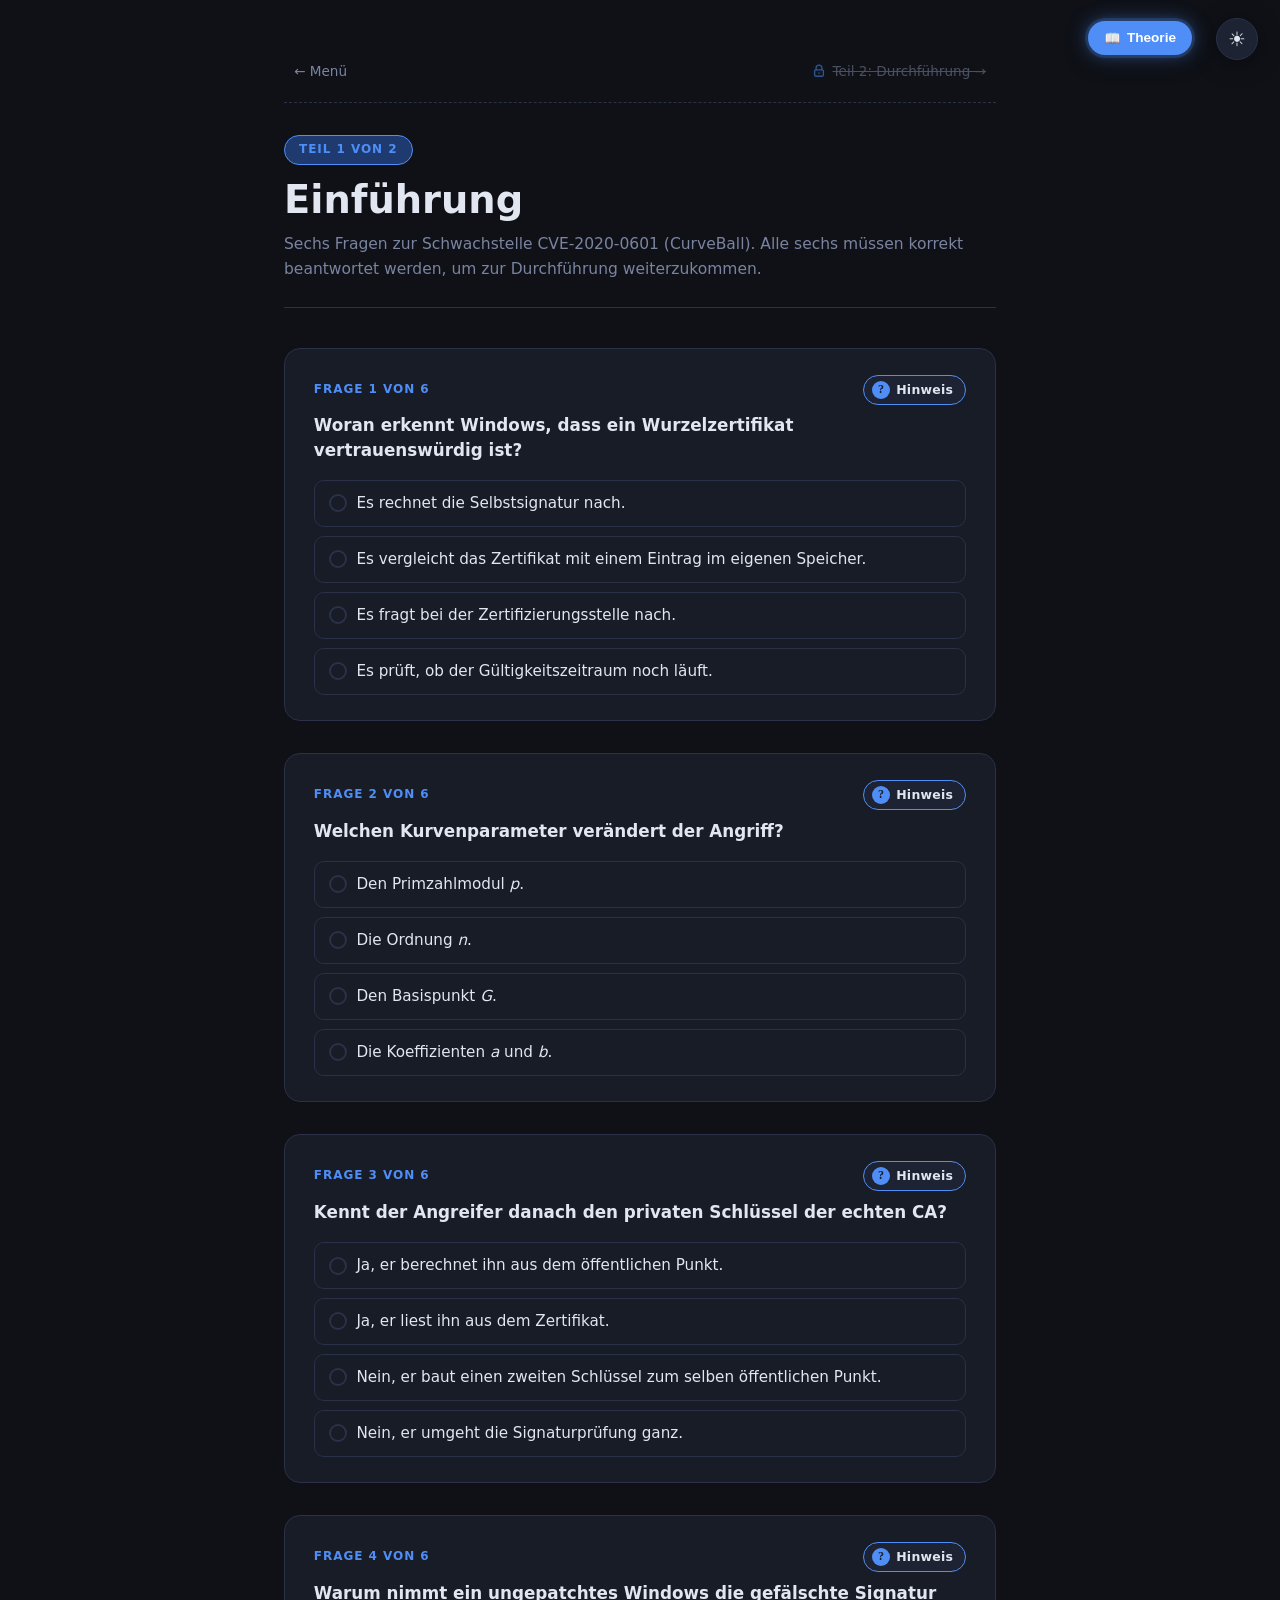
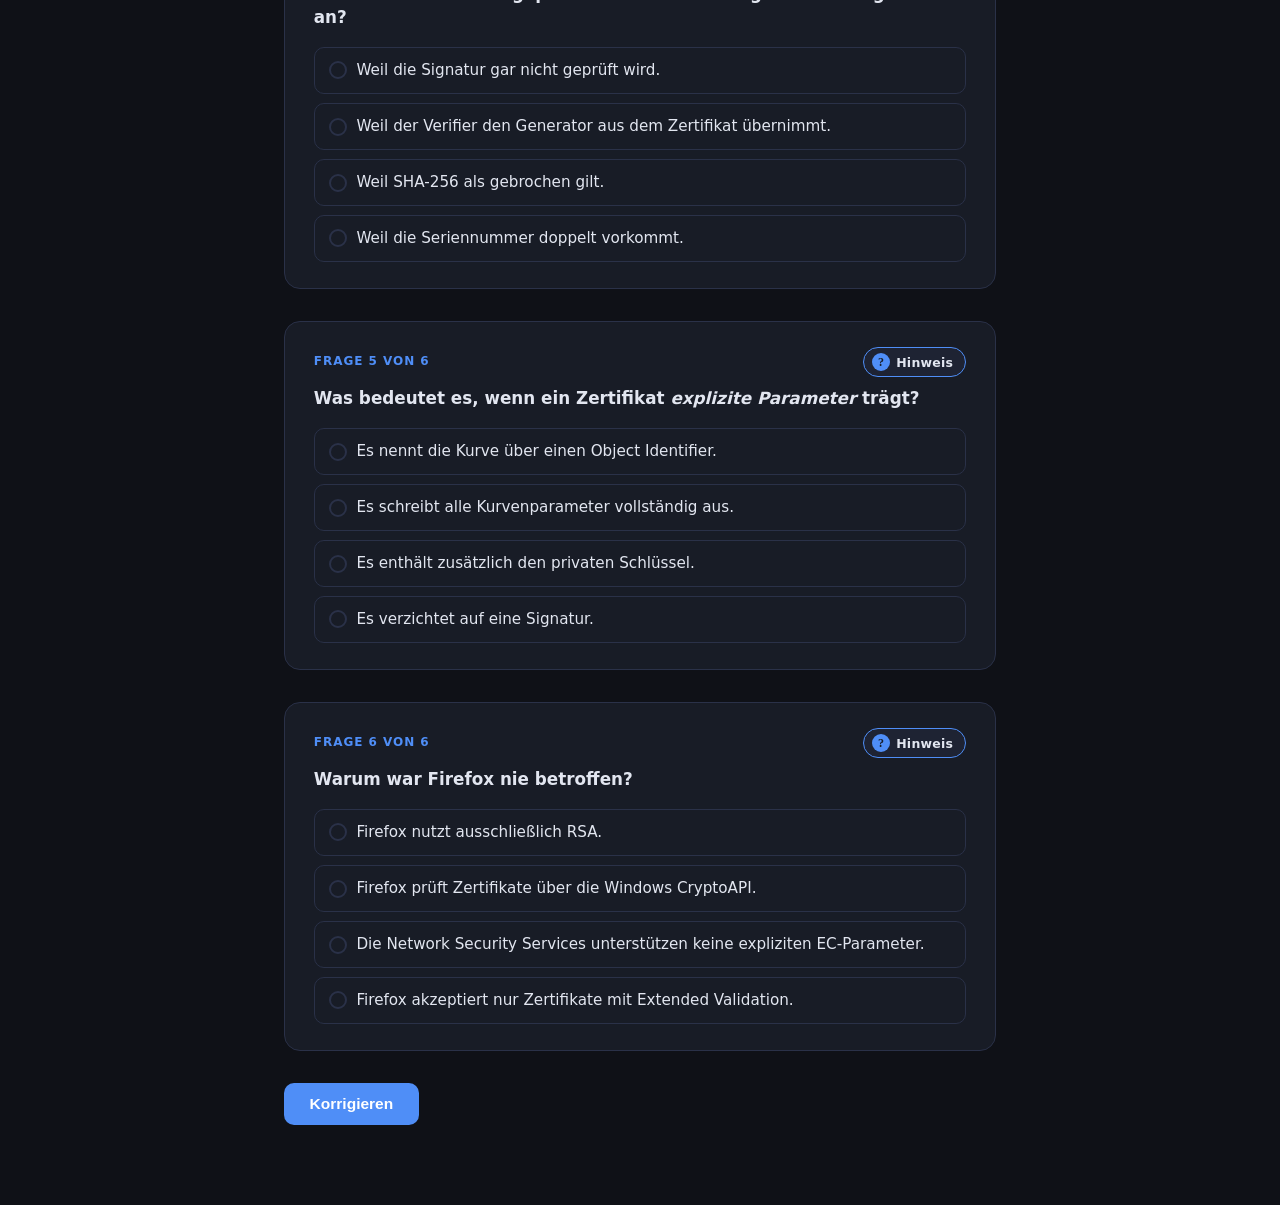
==== commit d892240d: "Roter Faden verdeutlicht durch Freischalten-Feature + Hinweistext" ====
--- a/part1.html
+++ b/part1.html
@@ -1,6 +1,25 @@
 <!DOCTYPE html>
 <html lang="de" data-theme="dark">
 <head>
+<script>
+// Progress-Gate: inline definiert (siehe index.html für Doku).
+(function () {
+  var KEY = 'curveball:progress';
+  function read() {
+    try { return JSON.parse(localStorage.getItem(KEY) || '{}'); }
+    catch (e) { return {}; }
+  }
+  function write(o) { localStorage.setItem(KEY, JSON.stringify(o)); }
+  window.Progress = {
+    isDone: function (p) { return read()[p] === true; },
+    markDone: function (p) { var s = read(); s[p] = true; write(s); },
+    reset: function () { localStorage.removeItem(KEY); },
+    debug: function () {
+      return { progress: localStorage.getItem(KEY), parsed: read() };
+    }
+  };
+})();
+</script>
   <meta charset="UTF-8">
   <meta name="viewport" content="width=device-width, initial-scale=1.0">
   <title>Teil 1 – Einführung | CurveBall Challenge</title>
@@ -16,7 +35,16 @@
 <div class="page">
   <nav class="top-nav">
     <a href="/index.html" class="nav-link">← Menü</a>
-    <a href="/part2.html" class="nav-link">Teil 2: Durchführung →</a>
+    <a href="/part2.html" class="nav-link nav-link-with-lock locked" id="topNavPart2" aria-disabled="true">
+      <span class="nav-lock-icon" aria-hidden="true">
+        <svg viewBox="0 0 24 24" width="14" height="14">
+          <path d="M7 10V7a5 5 0 0 1 10 0v3" fill="none" stroke="currentColor" stroke-width="2.2" stroke-linecap="round"/>
+          <rect x="4.5" y="10" width="15" height="11" rx="2" fill="none" stroke="currentColor" stroke-width="2.2"/>
+          <circle cx="12" cy="15.5" r="1.4" fill="currentColor"/>
+        </svg>
+      </span>
+      <span class="nav-link-label">Teil 2: Durchführung →</span>
+    </a>
   </nav>
 
   <div class="page-header">
@@ -220,6 +248,47 @@
     const block = document.getElementById(qid);
     if (block) block.classList.toggle('flipped');
   }
+
+  // Progress-Gate: Direktlink oben ggf. schon freischalten (Teil 1 zuvor abgeschlossen)
+  (function initTopNav() {
+    const link = document.getElementById('topNavPart2');
+    if (!link) return;
+    if (window.Progress && window.Progress.isDone('part1')) {
+      link.classList.remove('locked');
+      link.removeAttribute('aria-disabled');
+    }
+    link.addEventListener('click', (e) => {
+      if (link.classList.contains('locked')) {
+        e.preventDefault();
+        link.classList.remove('shake');
+        void link.offsetWidth;
+        link.classList.add('shake');
+      }
+    });
+  })();
+
+  // Theorie-FAB: Wave-Glow, bis er einmal geklickt wurde (pro Server-Sitzung)
+  // theorie.js fügt den Button dynamisch ein — wir warten kurz.
+  (function initTheorieGlow() {
+    const KEY = 'curveball:theorie-clicked';
+    if (sessionStorage.getItem(KEY) === '1') return;
+    const attach = () => {
+      const btn = document.getElementById('theorie-fab');
+      if (!btn) return false;
+      btn.classList.add('wave-glow-btn');
+      btn.addEventListener('click', () => {
+        sessionStorage.setItem(KEY, '1');
+        btn.classList.remove('wave-glow-btn');
+      }, { once: true });
+      return true;
+    };
+    if (attach()) return;
+    // Retry per animation frames (bis theorie.js seinen Button erzeugt hat)
+    let tries = 0;
+    const iv = setInterval(() => {
+      if (attach() || ++tries > 30) clearInterval(iv);
+    }, 100);
+  })();
 </script>
 <script src="/static/quiz.js"></script>
 </body>
--- a/static/style.css
+++ b/static/style.css
@@ -119,8 +119,21 @@
   color: var(--text-muted);
   font-size: 1.1rem;
   max-width: 520px;
-  margin-bottom: 2.5rem;
-}
+  margin-bottom: 1.25rem;
+}
+.browser-hint {
+  display: block;
+  max-width: 560px;
+  margin: 0 0 2.25rem;
+  padding: 0.75rem 1rem;
+  border: 1px solid var(--border);
+  border-radius: 8px;
+  background: var(--surface2);
+  color: var(--text-muted);
+  font-size: 0.85rem;
+  line-height: 1.55;
+}
+.browser-hint strong { color: var(--text); font-weight: 600; }
 
 .card-grid {
   display: grid;
@@ -756,16 +769,15 @@
 .options { display: flex; flex-direction: column; gap: 0.55rem; }
 
 .option-label {
-  display: flex;
-  align-items: flex-start;
-  gap: 12px;
-  padding: 0.7rem 1rem;
+  display: block;
+  padding: 0.7rem 1rem 0.7rem 2.6rem;
   border: 1px solid var(--border);
   border-radius: var(--radius);
   cursor: pointer;
   font-size: 0.95rem;
   transition: background 0.15s, border-color 0.15s;
-  line-height: 1.4;
+  line-height: 1.5;
+  position: relative;
 }
 .option-label:hover {
   background: var(--surface2);
@@ -778,9 +790,10 @@
   height: 18px;
   border: 2px solid var(--border);
   border-radius: 50%;
-  flex-shrink: 0;
-  margin-top: 2px;
-  display: flex;
+  position: absolute;
+  left: 0.9rem;
+  top: 0.85rem;
+  display: inline-flex;
   align-items: center;
   justify-content: center;
   transition: border-color 0.15s;
@@ -952,11 +965,12 @@
 /* Formel-Nebeneinander */
 .split-view {
   display: grid;
-  grid-template-columns: 1fr 1fr;
+  grid-template-columns: minmax(0, 3fr) minmax(220px, 2fr);
   gap: 1rem;
   margin-bottom: 1rem;
-}
-@media (max-width: 540px) { .split-view { grid-template-columns: 1fr; } }
+  align-items: stretch;
+}
+@media (max-width: 720px) { .split-view { grid-template-columns: 1fr; } }
 
 .split-panel {
   background: var(--surface);
@@ -970,6 +984,15 @@
   letter-spacing: 0.06em;
   color: var(--text-muted);
   margin-bottom: 0.6rem;
+}
+
+/* Code-Blöcke innerhalb enger Split-Panels dürfen umbrechen,
+   damit lange Python-Signaturen nicht rechts abgeschnitten werden. */
+.split-panel .code-block {
+  white-space: pre-wrap;
+  word-break: break-word;
+  font-size: 0.8rem;
+  padding: 0.75rem 0.85rem;
 }
 
 /* Formel */
@@ -977,12 +1000,14 @@
   background: var(--accent-dim);
   border: 1px solid var(--accent);
   border-radius: var(--radius);
-  padding: 0.8rem 1.2rem;
+  padding: 0.8rem 1rem;
   font-family: var(--font-mono);
-  font-size: 1.05rem;
+  font-size: 1rem;
   text-align: center;
   color: var(--accent);
   margin-bottom: 1rem;
+  white-space: nowrap;
+  overflow-x: auto;
 }
 
 /* Inline-Kontrollfrage */
@@ -1050,3 +1075,1533 @@
 .mt-3  { margin-top: 1.5rem; }
 .mb-2  { margin-bottom: 1rem; }
 .hidden { display: none !important; }
+
+/* ═══════════════════════════════════════════════════════════════════════
+   Teil 2 – Stepper + One-Step-View + interaktive Aufgaben
+   ─────────────────────────────────────────────────────────────────────── */
+
+/* ─── Stepper ──────────────────────────────────────────────────────────── */
+.stepper {
+  position: sticky;
+  top: 0;
+  z-index: 20;
+  background: var(--bg);
+  padding: 1.2rem 0 1.4rem;
+  margin: 1.5rem 0 2rem;
+  border-bottom: 1px solid var(--border);
+  /* Solid backdrop so scrolled content doesn't bleed through the sticky bar */
+  box-shadow: 0 8px 16px -12px rgba(0, 0, 0, 0.35);
+}
+
+/* Scrolled content must clear the sticky stepper — give the section header a
+   safety margin instead of letting the stepper cover buttons/labels. */
+.step-card { scroll-margin-top: 6.5rem; }
+
+.stepper-track {
+  position: relative;
+  height: 4px;
+  background: var(--border);
+  border-radius: 2px;
+  margin: 0 6% 1.1rem;
+}
+
+.stepper-fill {
+  position: absolute;
+  inset: 0 auto 0 0;
+  width: var(--fill, 0%);
+  border-radius: 2px;
+  background-color: var(--accent);
+  background-image: linear-gradient(
+    100deg,
+    var(--accent) 0%,
+    var(--accent) 42%,
+    var(--accent-hi) 50%,
+    var(--accent) 58%,
+    var(--accent) 100%
+  );
+  background-size: 220% 100%;
+  background-position: 0% 0;
+  background-repeat: no-repeat;
+  transition: width 0.5s cubic-bezier(.4,0,.2,1), background-color 0.4s ease;
+  animation: stepper-wave 3.6s linear infinite;
+}
+
+@keyframes stepper-wave {
+  0%   { background-position: 0% 0; }
+  100% { background-position: 100% 0; }
+}
+
+/* Alles durch: Balken wird flach grün wie die Schritt-Zahlen, ohne Effekt */
+.stepper-fill.complete {
+  background-image: none;
+  background-color: var(--success);
+  animation: none;
+}
+
+.stepper-nodes {
+  display: grid;
+  grid-template-columns: repeat(8, 1fr);
+  gap: 0;
+  padding: 0 2%;
+}
+
+.stepper-nodes.stepper-nodes-7 {
+  grid-template-columns: repeat(7, 1fr);
+}
+
+.stepper-node {
+  display: flex;
+  flex-direction: column;
+  align-items: center;
+  gap: 0.35rem;
+  position: relative;
+  cursor: default;
+  opacity: 0.55;
+  transition: opacity 0.25s;
+}
+
+.stepper-num {
+  width: 28px;
+  height: 28px;
+  border-radius: 50%;
+  background: var(--surface2);
+  border: 2px solid var(--border);
+  color: var(--text-muted);
+  display: flex;
+  align-items: center;
+  justify-content: center;
+  font-weight: 700;
+  font-size: 0.85rem;
+  transition: all 0.25s;
+}
+
+.stepper-label {
+  font-size: 0.7rem;
+  color: var(--text-muted);
+  letter-spacing: 0.02em;
+  text-align: center;
+  line-height: 1.2;
+  white-space: nowrap;
+}
+
+.stepper-node.done {
+  opacity: 1;
+}
+.stepper-node.done .stepper-num {
+  background: var(--success);
+  border-color: var(--success);
+  color: #fff;
+}
+.stepper-node.done .stepper-label {
+  color: var(--text);
+}
+
+.stepper-node.active {
+  opacity: 1;
+}
+.stepper-node.active .stepper-num {
+  background: var(--accent);
+  border-color: var(--accent-hi);
+  color: #fff;
+  transform: scale(1.15);
+  box-shadow:
+    0 0 0 4px var(--accent-glow),
+    0 0 12px var(--accent-glow-strong);
+}
+.stepper-node.active .stepper-label {
+  color: var(--accent);
+  font-weight: 600;
+}
+
+@media (max-width: 720px) {
+  .stepper-label { display: none; }
+  .stepper-track { margin: 0 3% 0.8rem; }
+  .stepper-nodes { padding: 0 1%; }
+}
+
+/* ─── Step-Card (One-Step-View) ────────────────────────────────────────── */
+.steps-container {
+  display: block;
+}
+
+.step-card {
+  background: var(--surface);
+  border: 1px solid var(--border);
+  border-radius: var(--radius-lg);
+  padding: 2rem 2.2rem;
+  box-shadow: var(--shadow);
+  margin-bottom: 1.5rem;
+  animation: stepFadeIn 0.35s ease-out;
+  /* Verhindert, dass die sticky Stepper-Leiste die Kartenspitze abschneidet
+     wenn scrollIntoView({block:'start'}) genutzt wird. */
+  scroll-margin-top: 160px;
+}
+
+@keyframes stepFadeIn {
+  from { opacity: 0; transform: translateY(8px); }
+  to   { opacity: 1; transform: translateY(0);   }
+}
+
+[hidden] { display: none !important; }
+
+.step-header {
+  display: flex;
+  justify-content: space-between;
+  align-items: flex-start;
+  gap: 1rem;
+  margin-bottom: 1.2rem;
+}
+
+.step-eyebrow {
+  font-size: 0.78rem;
+  font-weight: 600;
+  color: var(--accent);
+  letter-spacing: 0.08em;
+  text-transform: uppercase;
+  margin-bottom: 0.25rem;
+}
+
+.step-card h2 {
+  font-size: 1.6rem;
+  color: var(--text);
+  line-height: 1.25;
+}
+
+.step-hint {
+  background: linear-gradient(135deg,
+    color-mix(in srgb, var(--accent) 8%, var(--surface2)),
+    var(--surface2));
+  border: 1px solid color-mix(in srgb, var(--accent) 30%, var(--border));
+  border-left: 3px solid var(--accent);
+  border-radius: var(--radius);
+  padding: 1rem 1.2rem;
+  font-size: 0.95rem;
+  color: var(--text);
+  margin-bottom: 1.2rem;
+}
+.step-hint code {
+  background: var(--code-bg);
+  padding: 1px 6px;
+  border-radius: 4px;
+  font-family: var(--font-mono);
+  font-size: 0.9em;
+}
+
+/* ─── Task-Panel (Aufgabenbereich pro Schritt) ─────────────────────────── */
+.task-panel {
+  background: var(--surface2);
+  border: 1px solid var(--border);
+  border-radius: var(--radius);
+  padding: 1.25rem 1.4rem;
+  margin: 1.5rem 0 1.2rem;
+}
+
+.task-label {
+  font-size: 0.75rem;
+  font-weight: 700;
+  letter-spacing: 0.1em;
+  text-transform: uppercase;
+  color: var(--accent);
+  margin-bottom: 0.6rem;
+}
+
+.task-question {
+  font-size: 1.02rem;
+  color: var(--text);
+  margin-bottom: 1rem;
+  line-height: 1.5;
+}
+
+.task-feedback {
+  margin-top: 0.9rem;
+  font-size: 0.92rem;
+  min-height: 1.2em;
+}
+.task-feedback.ok   { color: var(--success); }
+.task-feedback.err  { color: var(--error); }
+.task-feedback.warn { color: var(--warn); }
+
+/* ─── Match-Grid (Schritt 2) ───────────────────────────────────────────── */
+.match-grid {
+  display: flex;
+  flex-direction: column;
+  gap: 0.55rem;
+}
+
+.match-row {
+  display: grid;
+  grid-template-columns: minmax(0, 1fr) 220px;
+  gap: 0.9rem;
+  align-items: center;
+  padding: 0.6rem 0.8rem;
+  background: var(--surface);
+  border: 1px solid var(--border);
+  border-radius: var(--radius);
+  transition: border-color 0.2s, background 0.2s;
+}
+
+.match-code {
+  font-family: var(--font-mono);
+  font-size: 0.78rem;
+  color: var(--accent-hi);
+  background: var(--code-bg);
+  padding: 0.4rem 0.6rem;
+  border-radius: 4px;
+  min-width: 0;
+  overflow-wrap: anywhere;
+  word-break: break-word;
+  white-space: normal;
+  line-height: 1.4;
+}
+
+.match-select,
+.order-select {
+  background: var(--surface2);
+  color: var(--text);
+  border: 1px solid var(--border);
+  border-radius: 6px;
+  padding: 0.5rem 0.7rem;
+  font-size: 0.9rem;
+  font-family: inherit;
+  cursor: pointer;
+  transition: border-color 0.2s;
+}
+.match-select:focus,
+.order-select:focus {
+  outline: none;
+  border-color: var(--accent);
+}
+
+.match-row.row-correct,
+.order-row.row-correct {
+  border-color: var(--success);
+  background: color-mix(in srgb, var(--success) 10%, var(--surface));
+}
+.match-row.row-wrong,
+.order-row.row-wrong {
+  border-color: var(--error);
+  background: color-mix(in srgb, var(--error) 8%, var(--surface));
+}
+
+/* ─── Order-List (Schritt 4) ───────────────────────────────────────────── */
+.order-list {
+  display: flex;
+  flex-direction: column;
+  gap: 0.55rem;
+}
+
+.order-row {
+  display: grid;
+  grid-template-columns: 75px 1fr;
+  gap: 1rem;
+  align-items: center;
+  padding: 0.65rem 0.9rem;
+  background: var(--surface);
+  border: 1px solid var(--border);
+  border-radius: var(--radius);
+  transition: border-color 0.2s, background 0.2s;
+}
+
+.order-select {
+  width: 100%;
+  text-align: center;
+  font-weight: 700;
+}
+
+.order-label {
+  font-size: 0.95rem;
+  color: var(--text);
+}
+
+/* ─── Text-Input (Schritt 3) ───────────────────────────────────────────── */
+.input-row {
+  display: flex;
+  align-items: center;
+  gap: 0.8rem;
+}
+
+.task-input {
+  background: var(--surface);
+  color: var(--text);
+  border: 2px solid var(--border);
+  border-radius: 8px;
+  padding: 0.65rem 0.9rem;
+  font-size: 1.05rem;
+  font-family: var(--font-mono);
+  width: 180px;
+  transition: border-color 0.2s, box-shadow 0.2s;
+}
+.task-input:focus {
+  outline: none;
+  border-color: var(--accent);
+  box-shadow: 0 0 0 3px var(--accent-glow);
+}
+.task-input.input-ok  { border-color: var(--success); box-shadow: 0 0 0 3px color-mix(in srgb, var(--success) 25%, transparent); }
+.task-input.input-err { border-color: var(--error);   box-shadow: 0 0 0 3px color-mix(in srgb, var(--error) 25%, transparent); }
+
+/* ─── Step-Nav (Buttons unten) ─────────────────────────────────────────── */
+.step-nav {
+  display: flex;
+  justify-content: flex-end;
+  align-items: center;
+  gap: 0.8rem;
+  margin-top: 1.4rem;
+  padding-top: 1.2rem;
+  border-top: 1px solid var(--border);
+}
+
+.attempts {
+  margin-right: auto;
+  font-size: 0.85rem;
+  color: var(--text-muted);
+}
+
+.btn-ghost {
+  background: transparent;
+  color: var(--warn);
+  border: 1px solid var(--warn);
+  padding: 0.55rem 1rem;
+  border-radius: 8px;
+  font-size: 0.9rem;
+  cursor: pointer;
+  transition: background 0.15s, color 0.15s;
+}
+.btn-ghost:hover {
+  background: var(--warn);
+  color: #fff;
+}
+
+/* ─── Radio-Highlights (falls im Task-Panel genutzt) ───────────────────── */
+.task-panel .option-label { background: var(--surface); }
+.task-panel .option-label.was-correct { border-color: var(--success); }
+.task-panel .option-label.was-wrong   { border-color: var(--error); }
+
+/* ─── Downloads innerhalb Step-Card kompakter ──────────────────────────── */
+.step-card .downloads {
+  margin: 0.8rem 0 1rem;
+}
+
+/* ─── Finale-Karte ─────────────────────────────────────────────────────── */
+.finale-card {
+  text-align: left;
+  background: linear-gradient(160deg,
+    color-mix(in srgb, var(--accent) 8%, var(--surface)) 0%,
+    var(--surface) 60%);
+  border-color: color-mix(in srgb, var(--accent) 30%, var(--border));
+}
+
+.finale-badge {
+  display: inline-block;
+  background: var(--success);
+  color: #fff;
+  padding: 0.35rem 0.85rem;
+  border-radius: 999px;
+  font-size: 0.8rem;
+  font-weight: 700;
+  letter-spacing: 0.05em;
+  margin-bottom: 1rem;
+}
+
+.finale-card h2 {
+  font-size: 2rem;
+  margin-bottom: 0.8rem;
+}
+
+.finale-lead {
+  font-size: 1.05rem;
+  color: var(--text-muted);
+  margin-bottom: 1.8rem;
+  max-width: 65ch;
+}
+
+.finale-recap {
+  display: flex;
+  flex-direction: column;
+  gap: 1rem;
+  margin-bottom: 2rem;
+}
+
+.recap-item {
+  display: grid;
+  grid-template-columns: 44px 1fr;
+  gap: 1rem;
+  align-items: flex-start;
+  padding: 1rem 1.2rem;
+  background: var(--surface2);
+  border: 1px solid var(--border);
+  border-radius: var(--radius);
+}
+
+.recap-num {
+  width: 36px;
+  height: 36px;
+  border-radius: 50%;
+  background: var(--accent);
+  color: #fff;
+  display: flex;
+  align-items: center;
+  justify-content: center;
+  font-weight: 700;
+  font-size: 1rem;
+}
+
+.recap-title {
+  font-weight: 700;
+  color: var(--text);
+  margin-bottom: 0.25rem;
+  font-size: 1rem;
+}
+
+.recap-body {
+  font-size: 0.92rem;
+  color: var(--text-muted);
+  line-height: 1.55;
+}
+
+.finale-scores {
+  display: flex;
+  gap: 1rem;
+  margin-bottom: 1.8rem;
+  flex-wrap: wrap;
+}
+
+.score-pill {
+  display: flex;
+  flex-direction: column;
+  gap: 0.15rem;
+  padding: 0.75rem 1.2rem;
+  background: var(--surface2);
+  border: 1px solid var(--border);
+  border-radius: var(--radius);
+  min-width: 160px;
+}
+
+.score-pill-label {
+  font-size: 0.75rem;
+  color: var(--text-muted);
+  letter-spacing: 0.05em;
+  text-transform: uppercase;
+}
+
+.score-pill-val {
+  font-size: 1.4rem;
+  font-weight: 700;
+  color: var(--accent);
+  font-variant-numeric: tabular-nums;
+}
+
+.finale-actions {
+  display: flex;
+  gap: 0.8rem;
+  flex-wrap: wrap;
+}
+
+/* ─── Responsive ───────────────────────────────────────────────────────── */
+@media (max-width: 720px) {
+  .step-card { padding: 1.4rem 1.2rem; }
+  .match-row { grid-template-columns: 1fr; }
+  .order-row { grid-template-columns: 60px 1fr; }
+  .step-header { flex-direction: column; align-items: stretch; }
+  .finale-scores { flex-direction: column; }
+}
+
+/* ─── Reduced Motion ───────────────────────────────────────────────────── */
+@media (prefers-reduced-motion: reduce) {
+  .step-card { animation: none; }
+  .stepper-fill { transition: none; animation: none; background-image: none; background-color: var(--accent); }
+  .stepper-fill.complete { background-color: var(--success); }
+  .stepper-node.active .stepper-num { transform: none; }
+}
+
+/* ═══════════════════════════════════════════════════════════════════════════
+   Setup-Landing (Teil 2, vor dem Stepper)
+   ═════════════════════════════════════════════════════════════════════════ */
+.setup-card {
+  background: var(--surface);
+  border: 1px solid var(--border);
+  border-radius: var(--radius-lg);
+  padding: 2rem 2.2rem;
+  box-shadow: var(--shadow);
+  margin-bottom: 1.5rem;
+  animation: stepFadeIn 0.35s ease-out;
+}
+.setup-eyebrow {
+  color: var(--accent);
+  font-size: 0.75rem;
+  font-weight: 700;
+  letter-spacing: 0.14em;
+  text-transform: uppercase;
+  margin-bottom: 0.4rem;
+}
+.setup-title {
+  margin: 0 0 0.6rem 0;
+  font-size: 1.9rem;
+  line-height: 1.2;
+}
+.setup-lead {
+  color: var(--text-muted);
+  font-size: 1.05rem;
+  line-height: 1.55;
+  margin: 0 0 1.6rem 0;
+}
+.setup-subtitle {
+  margin: 1.8rem 0 0.8rem 0;
+  font-size: 1.15rem;
+  color: var(--text);
+}
+.setup-blocks {
+  display: grid;
+  grid-template-columns: repeat(3, 1fr);
+  gap: 0.9rem;
+  margin-bottom: 1.4rem;
+}
+.setup-block {
+  display: flex;
+  gap: 0.85rem;
+  align-items: flex-start;
+  padding: 1rem 1.05rem;
+  background: var(--surface2);
+  border: 1px solid var(--border);
+  border-radius: var(--radius-md);
+}
+.setup-block-icon {
+  font-size: 1.5rem;
+  line-height: 1;
+  flex-shrink: 0;
+  margin-top: 0.1rem;
+}
+.setup-block-body h3 {
+  margin: 0 0 0.35rem 0;
+  font-size: 0.95rem;
+  color: var(--text);
+}
+.setup-block-body p {
+  margin: 0;
+  font-size: 0.85rem;
+  color: var(--text-muted);
+  line-height: 1.5;
+}
+.setup-req-grid {
+  display: grid;
+  grid-template-columns: repeat(2, 1fr);
+  gap: 0.6rem;
+  margin-bottom: 1rem;
+}
+.setup-req {
+  padding: 0.7rem 0.9rem;
+  background: var(--surface2);
+  border: 1px solid var(--border);
+  border-radius: var(--radius-md);
+}
+.setup-req-label {
+  font-size: 0.72rem;
+  color: var(--text-muted);
+  text-transform: uppercase;
+  letter-spacing: 0.1em;
+  margin-bottom: 0.25rem;
+  font-weight: 600;
+}
+.setup-req-val {
+  font-size: 0.92rem;
+  color: var(--text);
+  line-height: 1.45;
+}
+.setup-req-help {
+  color: var(--text-muted);
+  font-size: 0.9rem;
+  line-height: 1.55;
+  margin: 0.6rem 0 0.4rem 0;
+}
+.setup-warning {
+  margin: 1.2rem 0 0.4rem 0;
+  padding: 0.85rem 1rem;
+  background: color-mix(in srgb, var(--warning, #b56a3e) 15%, var(--surface2));
+  border: 1px solid var(--warning, #b56a3e);
+  border-left: 4px solid var(--warning, #b56a3e);
+  border-radius: var(--radius-md);
+  font-size: 0.9rem;
+  line-height: 1.5;
+  color: var(--text);
+}
+.setup-actions {
+  margin-top: 1.6rem;
+  display: flex;
+  justify-content: center;
+}
+.btn.btn-large {
+  padding: 0.9rem 1.8rem;
+  font-size: 1.05rem;
+}
+.btn.btn-small {
+  padding: 0.35rem 0.75rem;
+  font-size: 0.8rem;
+}
+
+@media (max-width: 780px) {
+  .setup-blocks { grid-template-columns: 1fr; }
+  .setup-req-grid { grid-template-columns: 1fr; }
+}
+
+/* ═══════════════════════════════════════════════════════════════════════════
+   Optional-Block (Bonus-Aufgabe im Schritt 2)
+   ═════════════════════════════════════════════════════════════════════════ */
+.optional-block {
+  margin: 1.5rem 0 0 0;
+  border: 1px dashed color-mix(in srgb, var(--accent) 55%, var(--border));
+  border-radius: var(--radius-md);
+  background: color-mix(in srgb, var(--accent) 5%, var(--surface2));
+  overflow: hidden;
+}
+.optional-block[open] {
+  background: color-mix(in srgb, var(--accent) 8%, var(--surface2));
+}
+.optional-block > summary {
+  cursor: pointer;
+  padding: 0.85rem 1.1rem;
+  display: flex;
+  align-items: center;
+  gap: 0.7rem;
+  list-style: none;
+  user-select: none;
+  transition: background 0.2s;
+}
+.optional-block > summary::-webkit-details-marker { display: none; }
+.optional-block > summary::marker { content: ""; }
+.optional-block > summary::before {
+  content: "▸";
+  color: var(--accent);
+  font-size: 0.85rem;
+  transition: transform 0.2s;
+  display: inline-block;
+  width: 0.7rem;
+}
+.optional-block[open] > summary::before {
+  transform: rotate(90deg);
+}
+.optional-block > summary:hover {
+  background: color-mix(in srgb, var(--accent) 8%, transparent);
+}
+.opt-star {
+  font-size: 1.1rem;
+  line-height: 1;
+}
+.opt-title {
+  font-weight: 600;
+  color: var(--text);
+  font-size: 0.98rem;
+}
+.opt-hint {
+  color: var(--text-muted);
+  font-size: 0.78rem;
+  margin-left: auto;
+  font-style: italic;
+}
+.optional-body {
+  padding: 0 1.1rem 1.1rem 1.1rem;
+  border-top: 1px solid color-mix(in srgb, var(--accent) 25%, var(--border));
+}
+.task-panel-optional {
+  border-color: color-mix(in srgb, var(--accent) 40%, var(--border));
+}
+
+@media (max-width: 620px) {
+  .opt-hint { display: none; }
+}
+
+/* ═══════════════════════════════════════════════════════════════════════════
+   Practice-Box (Vor-/Nachbedingungen für Praxis-Schritte)
+   ═════════════════════════════════════════════════════════════════════════ */
+.practice-box {
+  margin: 0.9rem 0 0.6rem 0;
+  padding: 0.75rem 1rem;
+  background: var(--surface2);
+  border-left: 3px solid var(--accent);
+  border-radius: 0 var(--radius-md) var(--radius-md) 0;
+  font-size: 0.9rem;
+  line-height: 1.55;
+}
+.practice-line {
+  margin: 0.25rem 0;
+  color: var(--text);
+}
+.practice-line strong {
+  color: var(--accent);
+  margin-right: 0.35rem;
+}
+.practice-line code {
+  font-size: 0.85rem;
+}
+
+/* ═══════════════════════════════════════════════════════════════════════════
+   Finale · Score-Pill Optional
+   ═════════════════════════════════════════════════════════════════════════ */
+.score-pill-optional {
+  background: color-mix(in srgb, var(--accent) 15%, var(--surface2));
+  border-color: color-mix(in srgb, var(--accent) 40%, var(--border));
+}
+.score-pill-optional .score-pill-val {
+  color: var(--accent);
+}
+
+/* ═══════════════════════════════════════════════════════════════════════════
+   Formel-Umbruch-Fix · Inline-Code niemals mitten im Ausdruck umbrechen
+   ═════════════════════════════════════════════════════════════════════════ */
+code {
+  white-space: nowrap;
+}
+/* Ausnahme: Code-Blöcke (pre > code) sollen weiterhin umbrechen dürfen */
+pre code {
+  white-space: pre;
+}
+
+/* ═══════════════════════════════════════════════════════════════════════════
+   Troubleshoot-Bereich · Häufige Fehler im Setup
+   ═════════════════════════════════════════════════════════════════════════ */
+.setup-troubleshoot {
+  display: flex;
+  flex-direction: column;
+  gap: 0.75rem;
+  margin-bottom: 1.5rem;
+}
+.troubleshoot-row {
+  display: grid;
+  grid-template-columns: 1fr 1.4fr;
+  gap: 0.75rem 1.2rem;
+  align-items: start;
+  padding: 0.75rem 1rem;
+  border-radius: 8px;
+  background: var(--surface2);
+  border: 1px solid var(--border);
+}
+.troubleshoot-error {
+  font-size: 0.82rem;
+}
+.troubleshoot-error code {
+  font-size: 0.8rem;
+  color: var(--error);
+  background: color-mix(in srgb, var(--error) 10%, var(--surface2));
+  padding: 0.15em 0.4em;
+  border-radius: 4px;
+  white-space: normal;   /* Lange Fehler-Strings dürfen hier umbrechen */
+  word-break: break-all;
+}
+.troubleshoot-fix {
+  font-size: 0.87rem;
+  color: var(--text-muted);
+  line-height: 1.5;
+}
+.troubleshoot-fix code {
+  font-size: 0.82rem;
+}
+@media (max-width: 640px) {
+  .troubleshoot-row { grid-template-columns: 1fr; }
+}
+
+/* ═══════════════════════════════════════════════════════════════════════════
+   OS-SWITCH (Setup-Landing)
+   ═════════════════════════════════════════════════════════════════════════ */
+.os-switch {
+  display: flex;
+  gap: 0.5rem;
+  margin-bottom: 1.25rem;
+}
+.os-tab {
+  padding: 0.45rem 1.1rem;
+  border-radius: 999px;
+  border: 1px solid var(--border);
+  background: var(--surface2);
+  color: var(--text-muted);
+  font-size: 0.87rem;
+  font-weight: 500;
+  cursor: pointer;
+  transition: background 0.15s, color 0.15s, border-color 0.15s;
+}
+.os-tab.active {
+  background: var(--accent);
+  color: #fff;
+  border-color: var(--accent);
+}
+.os-tab:hover:not(.active) {
+  background: var(--surface3, var(--surface2));
+  color: var(--text);
+}
+.setup-os-note {
+  font-size: 0.82rem;
+  color: var(--text-muted);
+  margin-top: 0.75rem;
+}
+
+/* ═══════════════════════════════════════════════════════════════════════════
+   FILE-TRIGGER BUTTON (ersetzt alten download-item)
+   ═════════════════════════════════════════════════════════════════════════ */
+.file-trigger {
+  display: flex;
+  align-items: center;
+  gap: 0.9rem;
+  width: 100%;
+  padding: 0.85rem 1.1rem;
+  background: var(--surface2);
+  border: 1px solid var(--border);
+  border-radius: 10px;
+  cursor: pointer;
+  text-align: left;
+  transition: background 0.15s, border-color 0.15s, box-shadow 0.15s;
+  margin-bottom: 0.6rem;
+}
+.file-trigger:hover {
+  background: var(--surface3, var(--surface2));
+  border-color: var(--accent);
+  box-shadow: 0 0 0 2px color-mix(in srgb, var(--accent) 18%, transparent);
+}
+.file-trigger-icon { font-size: 1.4rem; flex-shrink: 0; }
+.file-trigger-info { flex: 1; min-width: 0; }
+.file-trigger-name {
+  font-weight: 600;
+  font-size: 0.95rem;
+  color: var(--text);
+  font-family: var(--font-mono, monospace);
+}
+.file-trigger-desc {
+  font-size: 0.82rem;
+  color: var(--text-muted);
+  margin-top: 0.15rem;
+}
+.file-trigger-arrow {
+  font-size: 0.82rem;
+  color: var(--accent);
+  font-weight: 600;
+  white-space: nowrap;
+  flex-shrink: 0;
+}
+.file-trigger-group {
+  display: flex;
+  flex-direction: column;
+  gap: 0.5rem;
+  margin: 0.75rem 0 1.25rem;
+}
+
+/* ═══════════════════════════════════════════════════════════════════════════
+   DOWNLOAD-OVERLAY MODAL
+   ═════════════════════════════════════════════════════════════════════════ */
+.file-modal-backdrop {
+  position: fixed;
+  inset: 0;
+  background: rgba(0, 0, 0, 0.6);
+  z-index: 500;
+  display: flex;
+  align-items: center;
+  justify-content: center;
+  padding: 1.5rem;
+  backdrop-filter: blur(2px);
+}
+.file-modal-backdrop[hidden] { display: none; }
+
+.file-modal {
+  background: var(--bg);
+  border: 1px solid var(--border);
+  border-radius: 14px;
+  width: 100%;
+  max-width: 600px;
+  max-height: 85vh;
+  overflow-y: auto;
+  position: relative;
+  padding: 2rem;
+  box-shadow: 0 24px 60px rgba(0, 0, 0, 0.35);
+}
+
+.file-modal-close {
+  position: absolute;
+  top: 1rem;
+  right: 1rem;
+  width: 32px;
+  height: 32px;
+  border-radius: 50%;
+  border: 1px solid var(--border);
+  background: var(--surface2);
+  color: var(--text);
+  font-size: 1.1rem;
+  cursor: pointer;
+  display: flex;
+  align-items: center;
+  justify-content: center;
+  transition: background 0.15s;
+}
+.file-modal-close:hover { background: var(--surface3, var(--surface2)); }
+
+.file-modal-header {
+  display: flex;
+  align-items: flex-start;
+  gap: 0.9rem;
+  margin-bottom: 1.5rem;
+  padding-right: 2.5rem; /* Platz für X-Button */
+}
+.file-modal-icon { font-size: 2rem; flex-shrink: 0; }
+.file-modal-name {
+  font-weight: 700;
+  font-size: 1.05rem;
+  font-family: var(--font-mono, monospace);
+  color: var(--text);
+  word-break: break-all;
+}
+.file-modal-desc {
+  font-size: 0.85rem;
+  color: var(--text-muted);
+  margin-top: 0.2rem;
+}
+
+/* Download-Button im Modal */
+.fmo-download-btn {
+  display: block;
+  text-align: center;
+  padding: 0.75rem 1.5rem;
+  background: var(--accent);
+  color: #fff;
+  border-radius: 8px;
+  font-weight: 600;
+  font-size: 0.95rem;
+  text-decoration: none;
+  margin-bottom: 1.5rem;
+  transition: background 0.15s, transform 0.1s;
+}
+.fmo-download-btn:hover {
+  background: var(--accent-hover, var(--accent));
+  transform: translateY(-1px);
+  text-decoration: none;
+  color: #fff;
+}
+
+/* Sections innerhalb des Modals */
+.fmo-section { margin-bottom: 1.25rem; }
+.fmo-label {
+  font-size: 0.75rem;
+  font-weight: 700;
+  letter-spacing: 0.06em;
+  text-transform: uppercase;
+  color: var(--text-muted);
+  margin-bottom: 0.5rem;
+}
+.fmo-code {
+  background: var(--surface2);
+  border: 1px solid var(--border);
+  border-radius: 7px;
+  padding: 0.7rem 0.9rem;
+  font-family: var(--font-mono, monospace);
+  font-size: 0.83rem;
+  color: var(--text);
+  white-space: pre;
+  overflow-x: auto;
+  margin-bottom: 0.5rem;
+}
+.fmo-hint {
+  font-size: 0.83rem;
+  color: var(--text-muted);
+  margin-top: 0.4rem;
+}
+
+/* Fehler-Sektion im Modal */
+.fmo-errors { border-top: 1px solid var(--border); padding-top: 1.25rem; }
+.fmo-error-list { display: flex; flex-direction: column; gap: 0.6rem; }
+.fmo-error-row {
+  display: grid;
+  grid-template-columns: 1fr 1.3fr;
+  gap: 0.5rem 1rem;
+  padding: 0.6rem 0.8rem;
+  background: var(--surface2);
+  border: 1px solid var(--border);
+  border-radius: 7px;
+}
+.fmo-error-msg code {
+  font-size: 0.78rem;
+  color: var(--error);
+  background: color-mix(in srgb, var(--error) 10%, var(--surface2));
+  padding: 0.1em 0.35em;
+  border-radius: 4px;
+  white-space: normal;
+  word-break: break-all;
+}
+.fmo-error-fix {
+  font-size: 0.83rem;
+  color: var(--text-muted);
+  line-height: 1.5;
+}
+@media (max-width: 520px) {
+  .fmo-error-row { grid-template-columns: 1fr; }
+  .file-modal { padding: 1.25rem; }
+}
+
+/* ═══════════════════════════════════════════════════════════════════════════
+   HEADER-FIX: Theorie-Button + Theme-Toggle auf gleicher vertikaler Linie
+   ═════════════════════════════════════════════════════════════════════════ */
+/* Theorie-FAB vertikal auf Theme-Toggle ausrichten:
+   Theme-Toggle: top 18px, height 42px → Mitte bei 39px
+   Theorie-FAB padding 0.55rem+font → Höhe ~36px → top = 39-18 = 21px        */
+.theorie-fab { top: 21px !important; }
+
+/* ═══════════════════════════════════════════════════════════════════════════
+   REPO-OPTIONS (Schritt 0 — git clone / ZIP)
+   ═════════════════════════════════════════════════════════════════════════ */
+.repo-options {
+  display: flex;
+  flex-direction: column;
+  gap: 0.75rem;
+  margin-bottom: 1.5rem;
+}
+.repo-option .code-block { margin-top: 0.5rem; margin-bottom: 0; }
+
+.repo-option {
+  background: var(--surface2);
+  border: 1px solid var(--border);
+  border-radius: 10px;
+  padding: 1rem 1.1rem;
+}
+.repo-option-label {
+  font-size: 0.82rem;
+  font-weight: 600;
+  color: var(--text-muted);
+  margin-bottom: 0.6rem;
+  display: flex;
+  align-items: center;
+  gap: 0.5rem;
+}
+.repo-badge {
+  font-size: 0.72rem;
+  background: var(--accent);
+  color: #fff;
+  padding: 0.1em 0.5em;
+  border-radius: 999px;
+  font-weight: 600;
+}
+.repo-zip-btn {
+  display: inline-block;
+  padding: 0.5rem 1rem;
+  background: var(--surface2);
+  border: 1px solid var(--border);
+  border-radius: 7px;
+  font-size: 0.87rem;
+  font-weight: 600;
+  color: var(--accent);
+  text-decoration: none;
+  transition: background 0.15s, border-color 0.15s;
+}
+.repo-zip-btn:hover {
+  background: var(--surface3, var(--surface2));
+  border-color: var(--accent);
+  text-decoration: none;
+}
+
+/* OS-Hinweise als aufklappbare Details */
+.setup-os-hints {
+  display: flex;
+  flex-direction: column;
+  gap: 0.4rem;
+  margin-top: 0.75rem;
+}
+.setup-os-detail {
+  background: var(--surface2);
+  border: 1px solid var(--border);
+  border-radius: 7px;
+  padding: 0.5rem 0.9rem;
+  font-size: 0.85rem;
+  color: var(--text-muted);
+}
+.setup-os-detail summary {
+  font-weight: 600;
+  color: var(--text);
+  cursor: pointer;
+  list-style: none;
+  display: flex;
+  align-items: center;
+  gap: 0.4rem;
+}
+.setup-os-detail summary::before { content: '▶'; font-size: 0.65rem; transition: transform 0.15s; }
+.setup-os-detail[open] summary::before { transform: rotate(90deg); }
+.setup-os-detail[open] { padding-bottom: 0.75rem; }
+.setup-os-detail[open] summary { margin-bottom: 0.4rem; }
+
+/* Already-there Hinweis in den Schritten */
+.setup-already-there {
+  background: color-mix(in srgb, var(--success, #437A22) 10%, var(--surface2));
+  border: 1px solid color-mix(in srgb, var(--success, #437A22) 30%, var(--border));
+  border-radius: 8px;
+  padding: 0.65rem 1rem;
+  font-size: 0.88rem;
+  color: var(--text);
+  margin-bottom: 1rem;
+}
+
+/* ═══════════════════════════════════════════════════════════════════════════
+   REPO-LINK (direkter GitHub-Link über den Repo-Options)
+   ═════════════════════════════════════════════════════════════════════════ */
+.repo-link-line {
+  margin: 0 0 1rem 0;
+}
+.repo-link {
+  display: inline-flex;
+  align-items: center;
+  gap: 0.45rem;
+  padding: 0.5rem 0.9rem;
+  background: var(--surface2);
+  border: 1px solid var(--border);
+  border-radius: 8px;
+  font-size: 0.92rem;
+  font-weight: 600;
+  color: var(--accent);
+  text-decoration: none;
+  transition: background 0.15s, border-color 0.15s;
+}
+.repo-link:hover {
+  background: color-mix(in srgb, var(--accent) 8%, var(--surface2));
+  border-color: var(--accent);
+  text-decoration: none;
+}
+.repo-link-icon {
+  font-size: 1rem;
+  opacity: 0.8;
+}
+
+/* ═══════════════════════════════════════════════════════════════════════════
+   SETUP-REQ-LIST (schlanke Voraussetzungs-Liste statt Karten-Grid)
+   ═════════════════════════════════════════════════════════════════════════ */
+.setup-req-list {
+  list-style: none;
+  padding: 0;
+  margin: 0 0 1.25rem 0;
+  display: flex;
+  flex-direction: column;
+  gap: 0.4rem;
+}
+.setup-req-list li {
+  padding: 0.5rem 0.85rem;
+  background: var(--surface2);
+  border: 1px solid var(--border);
+  border-radius: 7px;
+  font-size: 0.9rem;
+  line-height: 1.45;
+}
+.setup-req-list li strong {
+  color: var(--text);
+  margin-right: 0.25rem;
+}
+.setup-req-list code {
+  font-size: 0.85em;
+}
+
+/* ─── Drag-and-Drop Reihenfolge (Schritt 3) ───────────────────────────── */
+.dnd-wrap {
+  display: grid;
+  grid-template-columns: 46px 1fr;
+  gap: 0.75rem;
+  align-items: stretch;
+  margin: 0.75rem 0 0.5rem;
+}
+.dnd-arrow-col {
+  display: flex;
+  flex-direction: column;
+  align-items: center;
+  justify-content: space-between;
+  padding: 0.6rem 0 0.4rem;
+  color: var(--accent);
+  font-size: 0.72rem;
+  font-weight: 600;
+  letter-spacing: 0.04em;
+  text-transform: uppercase;
+  user-select: none;
+}
+.dnd-arrow-label { line-height: 1; opacity: 0.75; }
+.dnd-arrow-shaft {
+  flex: 1;
+  width: 2px;
+  background: linear-gradient(180deg, var(--accent), var(--accent) 70%, transparent);
+  margin: 0.3rem 0;
+  border-radius: 2px;
+}
+.dnd-arrow-head { font-size: 1.05rem; line-height: 1; color: var(--accent); }
+.dnd-list {
+  list-style: none;
+  padding: 0;
+  margin: 0;
+  display: flex;
+  flex-direction: column;
+  gap: 0.5rem;
+}
+.dnd-item {
+  display: grid;
+  grid-template-columns: 26px 32px 1fr;
+  align-items: center;
+  gap: 0.6rem;
+  padding: 0.7rem 0.85rem;
+  background: var(--surface2);
+  border: 1px solid var(--border);
+  border-radius: 9px;
+  cursor: grab;
+  user-select: none;
+  transition: background .15s ease, border-color .15s ease, transform .15s ease, box-shadow .15s ease;
+}
+.dnd-item:hover { border-color: var(--accent); }
+.dnd-item.dragging { opacity: 0.55; cursor: grabbing; transform: scale(0.99); box-shadow: 0 6px 22px rgba(0,0,0,0.18); }
+.dnd-handle {
+  color: var(--text-muted);
+  font-size: 1.1rem;
+  line-height: 1;
+  letter-spacing: -2px;
+  text-align: center;
+}
+.dnd-num {
+  width: 32px;
+  height: 32px;
+  border-radius: 50%;
+  background: var(--surface);
+  border: 1px solid var(--border);
+  display: inline-flex;
+  align-items: center;
+  justify-content: center;
+  font-weight: 700;
+  font-size: 0.95rem;
+  color: var(--accent);
+  font-variant-numeric: tabular-nums;
+}
+.dnd-text { font-size: 0.95rem; line-height: 1.4; }
+.dnd-item.row-correct {
+  background: rgba(46,160,67,0.12);
+  border-color: rgba(46,160,67,0.6);
+}
+.dnd-item.row-correct .dnd-num { border-color: rgba(46,160,67,0.6); color: #2ea043; }
+.dnd-item.row-wrong {
+  background: rgba(220,53,69,0.10);
+  border-color: rgba(220,53,69,0.55);
+}
+.dnd-item.row-wrong .dnd-num { border-color: rgba(220,53,69,0.55); color: #dc3545; }
+
+@media (max-width: 640px) {
+  .dnd-wrap { grid-template-columns: 34px 1fr; gap: 0.5rem; }
+  .dnd-item { grid-template-columns: 22px 28px 1fr; padding: 0.6rem 0.7rem; gap: 0.5rem; }
+  .dnd-num { width: 28px; height: 28px; font-size: 0.85rem; }
+  .dnd-text { font-size: 0.9rem; }
+}
+
+/* ─── Option A / B Farbdifferenzierung (Setup Schritt 0) ──────────────── */
+.opt-tag {
+  display: inline-block;
+  padding: 0.15rem 0.55rem;
+  border-radius: 999px;
+  font-size: 0.78rem;
+  font-weight: 700;
+  letter-spacing: 0.03em;
+  margin-right: 0.4rem;
+  vertical-align: middle;
+  line-height: 1.5;
+}
+.opt-tag-a {
+  background: rgba(1, 105, 111, 0.14);
+  color: var(--accent);
+  border: 1px solid rgba(1, 105, 111, 0.35);
+}
+.opt-tag-b {
+  background: rgba(218, 113, 1, 0.14);
+  color: #DA7101;
+  border: 1px solid rgba(218, 113, 1, 0.4);
+}
+[data-theme="dark"] .opt-tag-a {
+  background: rgba(79, 152, 163, 0.18);
+  color: #4F98A3;
+  border-color: rgba(79, 152, 163, 0.45);
+}
+[data-theme="dark"] .opt-tag-b {
+  background: rgba(253, 171, 67, 0.15);
+  color: #FDAB43;
+  border-color: rgba(253, 171, 67, 0.45);
+}
+
+/* ─── Beispiel-Ausgabe (Terminal-Output-Codeblock) ────────────────────── */
+.code-block-output {
+  background: var(--surface2);
+  border-left: none;
+  position: relative;
+  padding-left: 0.9rem;
+}
+.code-block-output::before {
+  content: "Beispiel-Ausgabe";
+  position: absolute;
+  top: 0.35rem;
+  right: 0.7rem;
+  font-size: 0.68rem;
+  font-weight: 600;
+  letter-spacing: 0.05em;
+  text-transform: uppercase;
+  color: var(--text-muted);
+  opacity: 0.75;
+}
+
+/* ─── Hinweis-Absatz innerhalb eines Steps ────────────────────────────── */
+.step-note {
+  background: rgba(1, 105, 111, 0.06);
+  border-left: 3px solid var(--accent);
+  padding: 0.6rem 0.85rem;
+  margin: 0.6rem 0 0.75rem;
+  border-radius: 0 8px 8px 0;
+  font-size: 0.92rem;
+  line-height: 1.5;
+  color: var(--text);
+}
+[data-theme="dark"] .step-note {
+  background: rgba(79, 152, 163, 0.08);
+  border-left-color: #4F98A3;
+}
+
+/* ─── Prüfen → Weiter Zwei-Phasen-Button ──────────────────────────────── */
+.btn.btn-primary.btn-verified {
+  background: linear-gradient(180deg, #2ea043 0%, #26893a 100%);
+  border-color: #26893a;
+  color: #ffffff;
+  box-shadow: 0 2px 8px rgba(46, 160, 67, 0.35);
+  animation: verifyPulse 0.35s ease-out;
+}
+.btn.btn-primary.btn-verified:hover {
+  background: linear-gradient(180deg, #34b64c 0%, #2a9640 100%);
+  box-shadow: 0 3px 12px rgba(46, 160, 67, 0.5);
+}
+.btn.btn-primary.btn-verified:focus-visible {
+  outline: 2px solid #2ea043;
+  outline-offset: 2px;
+}
+@keyframes verifyPulse {
+  0%   { transform: scale(1); }
+  55%  { transform: scale(1.05); }
+  100% { transform: scale(1); }
+}
+
+/* ═══════════════════════════════════════════════════════════════════════════
+   PROGRESS-GATE — Landing-Karten Sperre & Haken
+   ═══════════════════════════════════════════════════════════════════════════ */
+
+/* Grüner Haken oben rechts an der Karte (nur bei .card-done sichtbar) */
+.card-check {
+  position: absolute;
+  top: 1.1rem;
+  right: 1.2rem;
+  width: 32px;
+  height: 32px;
+  border-radius: 50%;
+  background: rgba(52, 201, 122, 0.15);
+  color: #34c97a;
+  display: none;
+  align-items: center;
+  justify-content: center;
+  pointer-events: none;
+  z-index: 3;
+  box-shadow: 0 0 0 2px rgba(52, 201, 122, 0.25);
+}
+.card-check svg { display: block; }
+.card.card-done .card-check { display: flex; }
+
+/* Locked-Zustand: Karte ist nicht klickbar; Inhalt sichtbar wie normal,
+   Schloss erscheint erst beim Hover, dann wird der Karteninhalt gedämpft. */
+.card.card-locked {
+  cursor: not-allowed;
+}
+.card.card-locked > *:not(.card-lock):not(.card-check) {
+  transition: opacity 0.3s;
+}
+.card.card-locked:hover > *:not(.card-lock):not(.card-check) {
+  opacity: 0.35;
+}
+.card.card-locked:hover {
+  border-color: var(--border);
+  box-shadow: none;
+  transform: none;
+}
+.card.card-locked .card-arrow { visibility: hidden; }
+
+/* Schloss-Overlay: mittig über der Karte, im Akzentblau mit Wave-Glow */
+.card-lock {
+  position: absolute;
+  top: 50%;
+  left: 50%;
+  transform: translate(-50%, -50%);
+  color: var(--accent);
+  display: none;
+  align-items: center;
+  justify-content: center;
+  z-index: 4;
+  pointer-events: none;
+  animation: lock-glow 3.6s ease-in-out infinite;
+}
+.card.card-locked:hover .card-lock { display: flex; }
+.card-lock svg { display: block; }
+
+/* Schloss-eigene Puls-Glow-Animation im Akzentblau (keine text-clip wave nötig) */
+@keyframes lock-glow {
+  0%, 100% {
+    filter:
+      drop-shadow(0 0 4px var(--accent-glow))
+      drop-shadow(0 0 8px var(--accent-glow));
+    transform: translate(-50%, -50%) scale(1);
+  }
+  50% {
+    filter:
+      drop-shadow(0 0 8px var(--accent-neon, var(--accent)))
+      drop-shadow(0 0 16px var(--accent-glow-strong));
+    transform: translate(-50%, -50%) scale(1.08);
+  }
+}
+
+/* Shake-Feedback wenn User auf gelockte Karte klickt */
+@keyframes card-shake {
+  0%, 100% { transform: translateX(0); }
+  20%      { transform: translateX(-6px); }
+  40%      { transform: translateX(6px); }
+  60%      { transform: translateX(-4px); }
+  80%      { transform: translateX(4px); }
+}
+.card.shake { animation: card-shake 0.4s ease-in-out; }
+
+/* Locked-Zustand für den oberen Nav-Link "Teil 2: Durchführung →" in Teil 1 */
+.nav-link.nav-link-with-lock {
+  display: inline-flex;
+  align-items: center;
+  gap: 0.4rem;
+}
+.nav-link.locked {
+  cursor: not-allowed;
+  opacity: 0.55;
+}
+.nav-link.locked .nav-link-label {
+  text-decoration: line-through;
+  text-decoration-color: var(--text-muted);
+  text-decoration-thickness: 1px;
+}
+.nav-link.locked .nav-lock-icon {
+  color: var(--accent);
+  display: inline-flex;
+  filter: drop-shadow(0 0 3px var(--accent-glow));
+}
+.nav-link-with-lock:not(.locked) .nav-lock-icon { display: none; }
+.nav-link.shake { animation: card-shake 0.4s ease-in-out; }
+
+/* Theorie-FAB Wave-Glow — bis der User einmal draufgeklickt hat */
+.theorie-fab.wave-glow-btn {
+  box-shadow:
+    0 0 0 3px var(--accent-glow),
+    0 0 18px var(--accent-glow-strong),
+    var(--shadow, 0 4px 12px rgba(0,0,0,0.2));
+  animation: theorie-wave-glow 2.6s ease-in-out infinite;
+}
+@keyframes theorie-wave-glow {
+  0%, 100% {
+    box-shadow:
+      0 0 0 3px var(--accent-glow),
+      0 0 12px var(--accent-glow),
+      var(--shadow, 0 4px 12px rgba(0,0,0,0.2));
+  }
+  50% {
+    box-shadow:
+      0 0 0 5px var(--accent-glow-strong),
+      0 0 24px var(--accent-glow-strong),
+      var(--shadow, 0 4px 12px rgba(0,0,0,0.2));
+  }
+}
+
+@media (prefers-reduced-motion: reduce) {
+  .card-lock,
+  .theorie-fab.wave-glow-btn { animation: none; }
+}
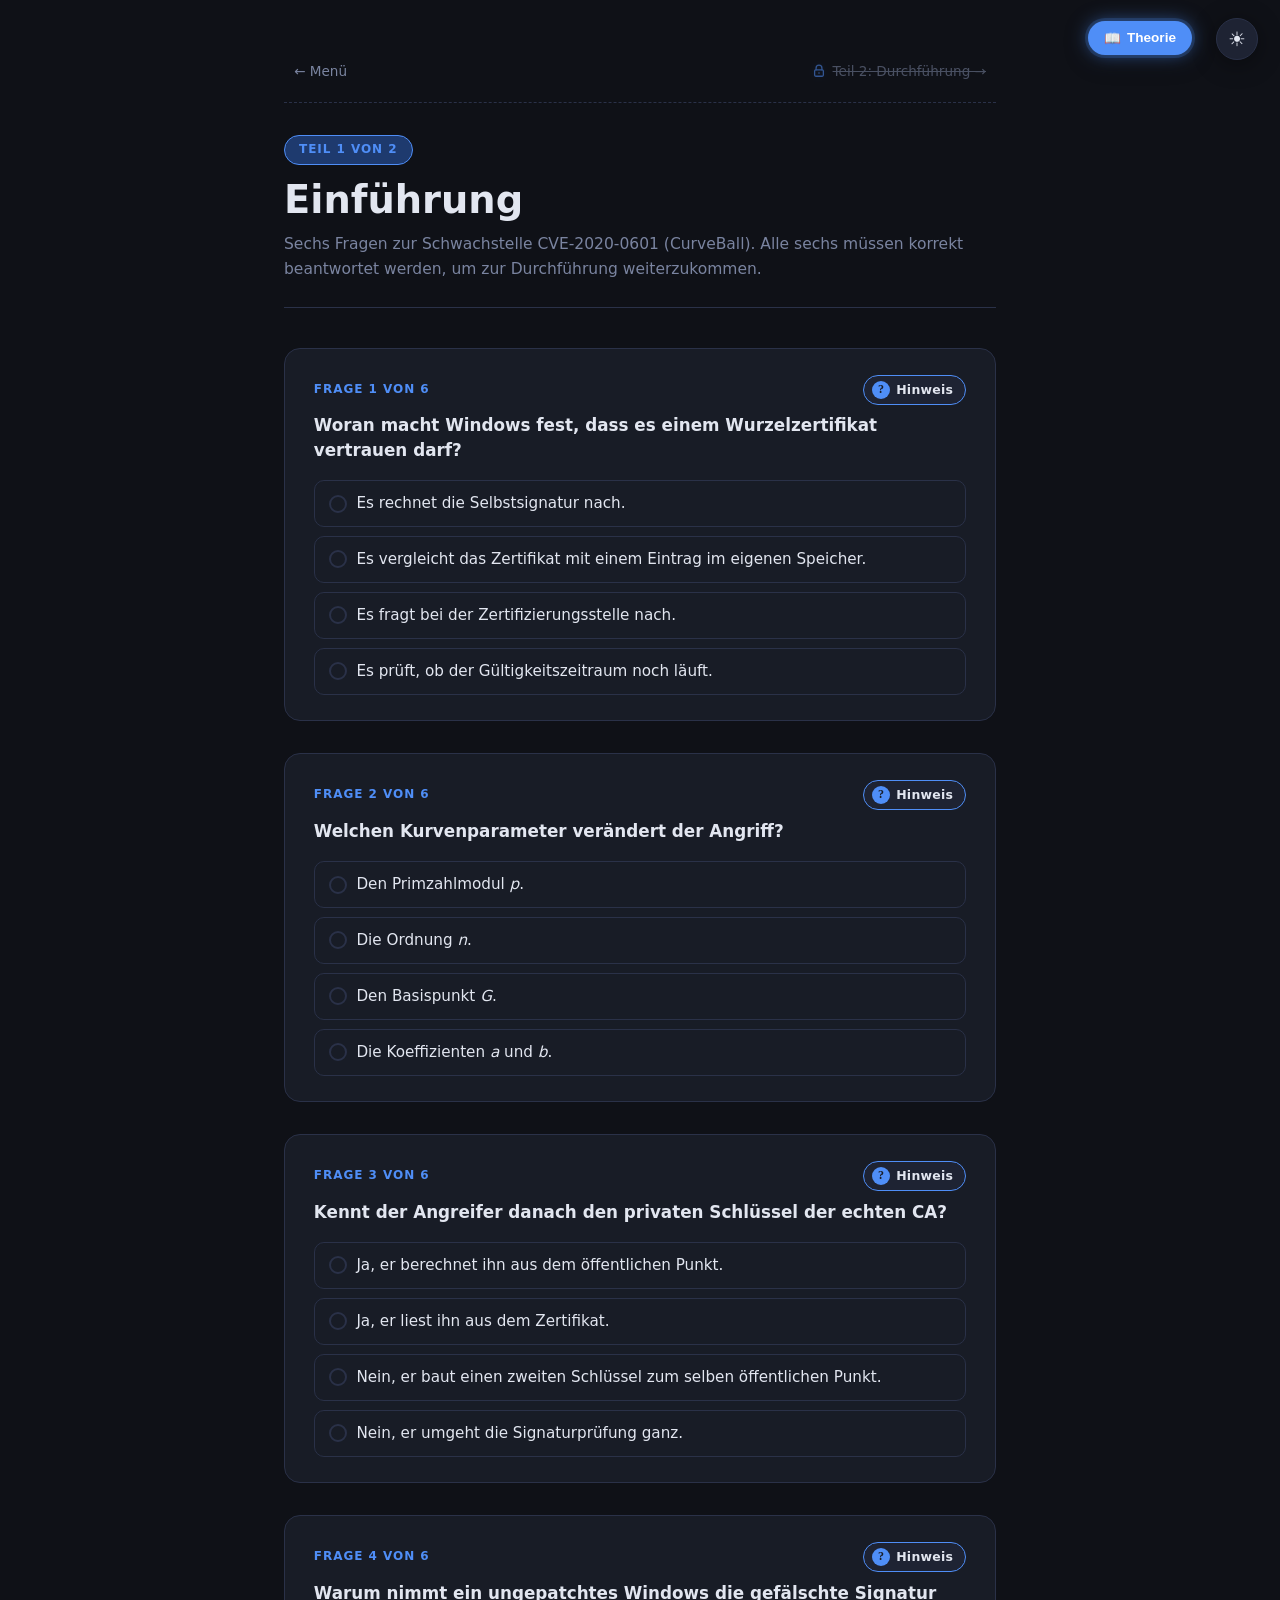
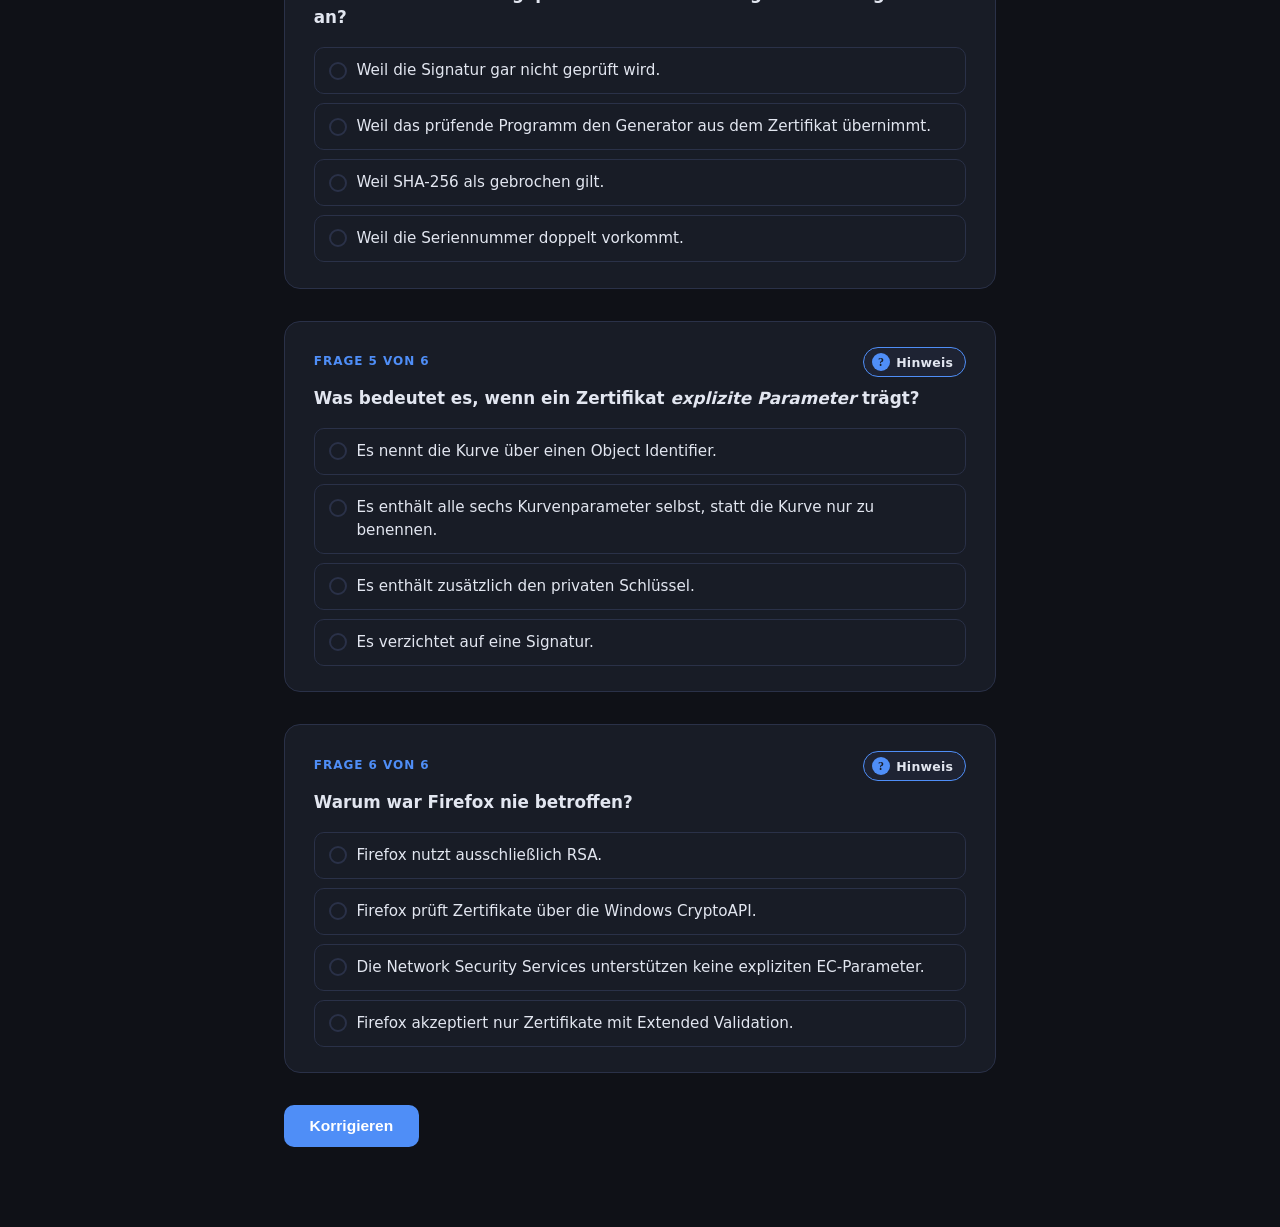
==== commit 6e03f2f1: "Paar Anpassungen am Wortlaut der Hinweise" ====
--- a/part1.html
+++ b/part1.html
@@ -64,7 +64,7 @@
             <span class="hint-icon">?</span> Hinweis
           </button>
         </div>
-        <div class="question-text">Woran erkennt Windows, dass ein Wurzelzertifikat vertrauenswürdig ist?</div>
+        <div class="question-text">Woran macht Windows fest, dass es einem Wurzelzertifikat vertrauen darf?</div>
         <div class="options">
           <label class="option-label"><input type="radio" name="q1" value="a"><span class="radio-dot"></span>Es rechnet die Selbstsignatur nach.</label>
           <label class="option-label"><input type="radio" name="q1" value="b"><span class="radio-dot"></span>Es vergleicht das Zertifikat mit einem Eintrag im eigenen Speicher.</label>
@@ -78,7 +78,7 @@
           <button type="button" class="hint-close" onclick="flipHint('q1')" aria-label="Hinweis schließen">×</button>
         </div>
         <div class="hint-body">
-          Ein Wurzelzertifikat ist selbstsigniert — seine Signatur könnte also jeder erzeugen. Windows muss es daher <em>vorher</em> als vertrauenswürdig kennen und speichert die zulässigen Root-CAs lokal. Beim Verbindungsaufbau wird das gelieferte Root-Zertifikat schlicht mit diesem Speicher abgeglichen.
+          Ein Wurzelzertifikat signiert sich selbst. Rechnerisch geht das auf — bei jedem selbstgebastelten Zertifikat übrigens auch.
         </div>
       </div>
     </div>
@@ -106,7 +106,7 @@
           <button type="button" class="hint-close" onclick="flipHint('q2')" aria-label="Hinweis schließen">×</button>
         </div>
         <div class="hint-body">
-          Bei ECDSA gilt: privater Schlüssel <em>d</em>, öffentlicher Punkt <em>Q = d · G</em>. Wer <em>d</em> nicht kennt, kann trotzdem einen freien Parameter der Kurvengleichung austauschen — einen, der die Beziehung <em>Q = d′ · X</em> mit selbstgewähltem <em>d′</em> und passendem <em>X</em> ermöglicht. Modul, Ordnung und Koeffizienten definieren die Kurve selbst; nur <em>ein</em> Parameter dient als frei wählbarer Startpunkt.
+          <em>Q</em> bleibt unverändert, sonst erkennt Windows das Zertifikat nicht wieder. Alles, was die Kurve selbst beschreibt, muss deshalb ebenfalls bleiben.
         </div>
       </div>
     </div>
@@ -134,7 +134,7 @@
           <button type="button" class="hint-close" onclick="flipHint('q3')" aria-label="Hinweis schließen">×</button>
         </div>
         <div class="hint-body">
-          Aus <em>Q</em> das <em>d</em> zu rechnen wäre das diskrete Logarithmusproblem — praktisch unlösbar. Der Angreifer geht deshalb anders vor: Er wählt sich selbst ein <em>d′</em>, baut einen dazu passenden <em>Ersatz-Generator</em> und bringt Windows dazu, mit <em>diesem</em> Generator zu rechnen. Die Signatur wird echt — aber für eine <em>andere</em> Kurve. Der ursprüngliche private Schlüssel bleibt unbekannt.
+          Aus <em>Q</em> das <em>d</em> zu berechnen wäre der diskrete Logarithmus. Den versucht niemand ernsthaft.
         </div>
       </div>
     </div>
@@ -151,7 +151,7 @@
         <div class="question-text">Warum nimmt ein ungepatchtes Windows die gefälschte Signatur an?</div>
         <div class="options">
           <label class="option-label"><input type="radio" name="q4" value="a"><span class="radio-dot"></span>Weil die Signatur gar nicht geprüft wird.</label>
-          <label class="option-label"><input type="radio" name="q4" value="b"><span class="radio-dot"></span>Weil der Verifier den Generator aus dem Zertifikat übernimmt.</label>
+          <label class="option-label"><input type="radio" name="q4" value="b"><span class="radio-dot"></span>Weil das prüfende Programm den Generator aus dem Zertifikat übernimmt.</label>
           <label class="option-label"><input type="radio" name="q4" value="c"><span class="radio-dot"></span>Weil SHA-256 als gebrochen gilt.</label>
           <label class="option-label"><input type="radio" name="q4" value="d"><span class="radio-dot"></span>Weil die Seriennummer doppelt vorkommt.</label>
         </div>
@@ -162,7 +162,7 @@
           <button type="button" class="hint-close" onclick="flipHint('q4')" aria-label="Hinweis schließen">×</button>
         </div>
         <div class="hint-body">
-          Die Kernfrage: Woher nimmt <code>crypt32.dll</code> die Kurvenparameter beim Verifizieren? Aus einer festen Tabelle namensbezogener Kurven — oder aus dem Zertifikat, das ja diese Parameter mitliefern <em>kann</em>? Der eigentliche Bug liegt in genau dieser Wahl.
+          Beim Verifizieren braucht das Programm die Kurvenparameter. Es kann sie aus seiner eigenen Implementierung nehmen oder aus dem Zertifikat lesen.
         </div>
       </div>
     </div>
@@ -179,7 +179,7 @@
         <div class="question-text">Was bedeutet es, wenn ein Zertifikat <em>explizite Parameter</em> trägt?</div>
         <div class="options">
           <label class="option-label"><input type="radio" name="q5" value="a"><span class="radio-dot"></span>Es nennt die Kurve über einen Object Identifier.</label>
-          <label class="option-label"><input type="radio" name="q5" value="b"><span class="radio-dot"></span>Es schreibt alle Kurvenparameter vollständig aus.</label>
+          <label class="option-label"><input type="radio" name="q5" value="b"><span class="radio-dot"></span>Es enthält alle sechs Kurvenparameter selbst, statt die Kurve nur zu benennen.</label>
           <label class="option-label"><input type="radio" name="q5" value="c"><span class="radio-dot"></span>Es enthält zusätzlich den privaten Schlüssel.</label>
           <label class="option-label"><input type="radio" name="q5" value="d"><span class="radio-dot"></span>Es verzichtet auf eine Signatur.</label>
         </div>
@@ -190,7 +190,7 @@
           <button type="button" class="hint-close" onclick="flipHint('q5')" aria-label="Hinweis schließen">×</button>
         </div>
         <div class="hint-body">
-          ECC-Zertifikate erlauben zwei Codierungen: einmal <em>benannt</em> (nur ein Verweis wie <code>secp384r1</code> — die Parameter kennt das System aus Tabellen) und einmal <em>explizit</em> (alle Werte — <em>p</em>, <em>a</em>, <em>b</em>, <em>G</em>, <em>n</em>, <em>h</em> — stehen direkt im Zertifikat drin). Genau diese zweite Variante ist die Angriffsfläche.
+          Explizit heißt ausgeschrieben.
         </div>
       </div>
     </div>
@@ -218,7 +218,7 @@
           <button type="button" class="hint-close" onclick="flipHint('q6')" aria-label="Hinweis schließen">×</button>
         </div>
         <div class="hint-body">
-          Chrome und IE nutzen unter Windows die System-Zertifikatsprüfung. Firefox hingegen bringt seine eigene Krypto-Bibliothek von Mozilla mit — die entscheidet unabhängig, welche Zertifikat-Codierungen überhaupt akzeptiert werden. Und diese Bibliothek ist bei einer der beiden Codierungsvarianten aus Frage 5 einfach kompromisslos.
+          Firefox bringt seine eigene Krypto-Bibliothek mit und fragt Windows gar nicht erst.
         </div>
       </div>
     </div>
--- a/static/style.css
+++ b/static/style.css
@@ -135,6 +135,36 @@
 }
 .browser-hint strong { color: var(--text); font-weight: 600; }
 
+.progress-footer {
+  display: flex;
+  align-items: center;
+  justify-content: flex-end;
+  gap: 0.7rem;
+  margin-top: 1.5rem;
+  font-size: 0.85rem;
+  color: var(--text-muted);
+}
+.progress-status { opacity: 0.85; }
+.reset-link {
+  background: none;
+  border: none;
+  padding: 0;
+  color: var(--text-muted);
+  font-size: 0.85rem;
+  font-family: inherit;
+  text-decoration: underline;
+  text-decoration-color: var(--border);
+  text-underline-offset: 3px;
+  cursor: pointer;
+  transition: color 160ms ease, text-decoration-color 160ms ease;
+}
+.reset-link:hover,
+.reset-link:focus-visible {
+  color: var(--text);
+  text-decoration-color: currentColor;
+  outline: none;
+}
+
 .card-grid {
   display: grid;
   grid-template-columns: 1fr 1fr;
